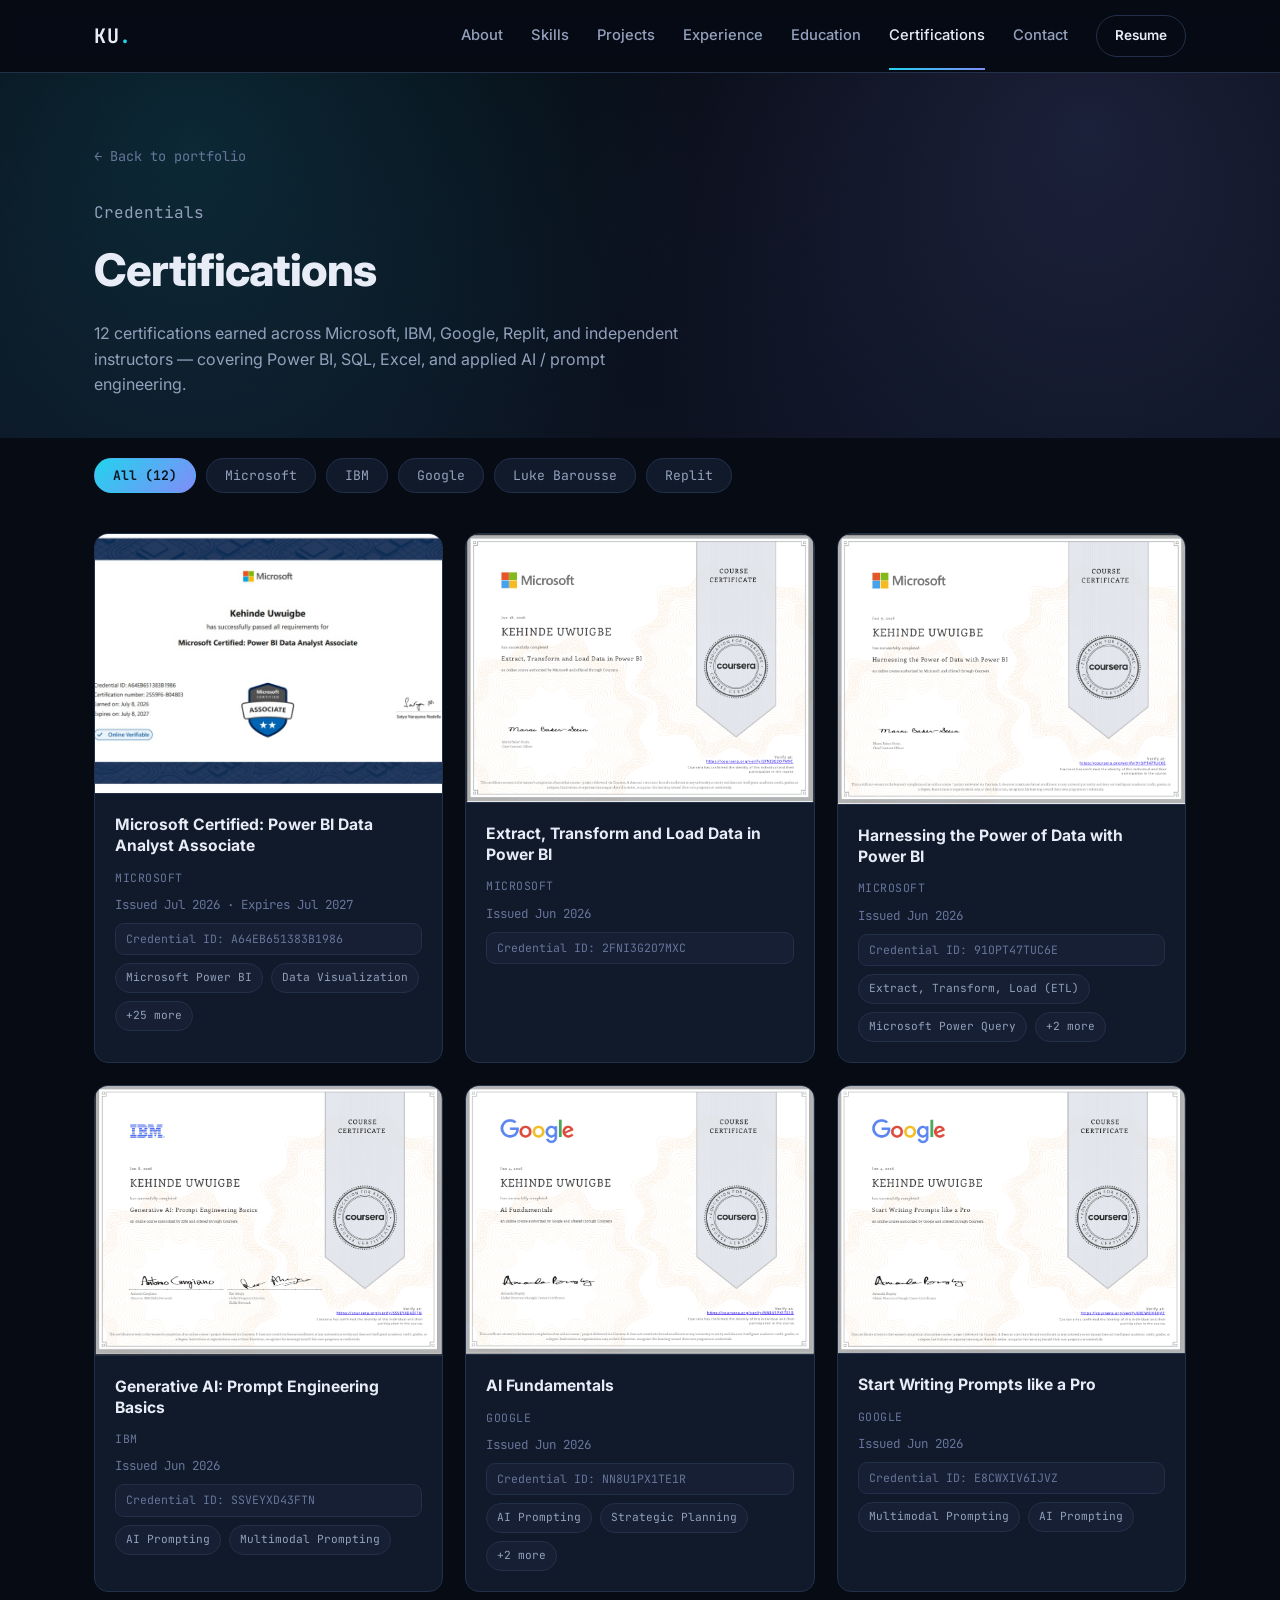
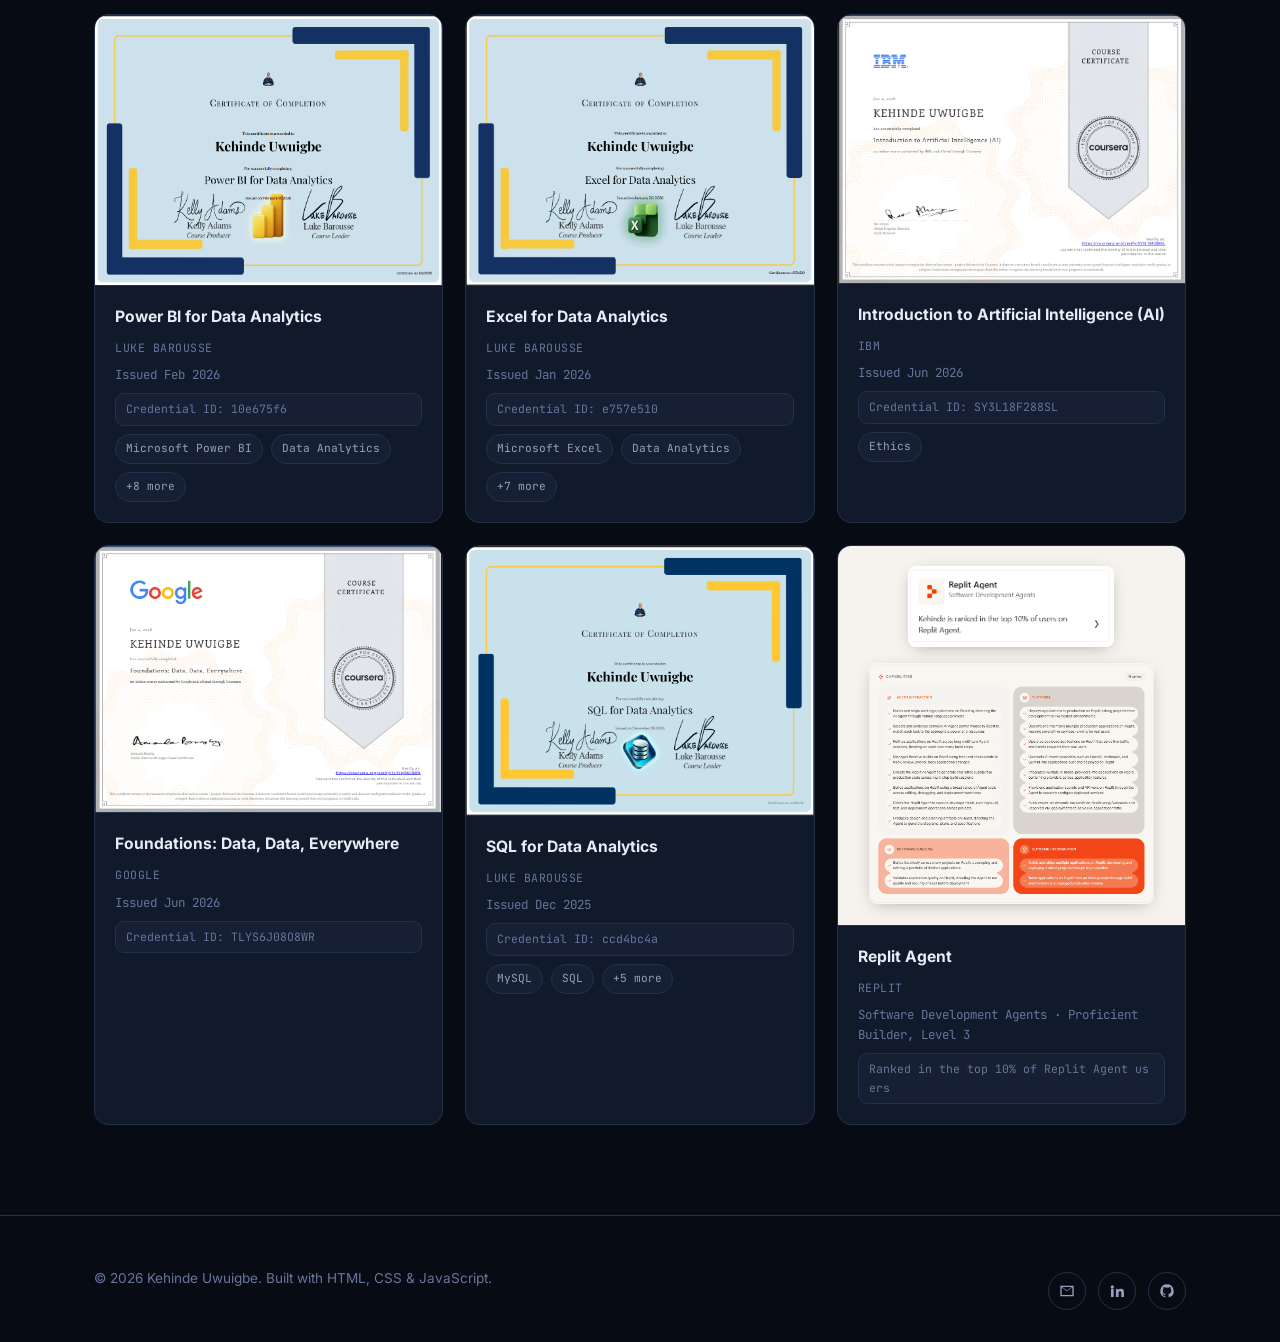
==== certifications.html @ ebbcfd1c "Initial commit: AI & Data Analyst portfolio site Dark-themed portfolio with About, Skills, Projects," ====
<!DOCTYPE html>
<html lang="en">
<head>
<meta charset="UTF-8">
<meta name="viewport" content="width=device-width, initial-scale=1.0">
<title>Certifications — Kehinde Uwuigbe</title>
<meta name="description" content="Certifications earned by Kehinde Uwuigbe — Microsoft, IBM, Google, and independent instructor credentials in Power BI, SQL, Excel, and applied AI.">
<link rel="preconnect" href="https://fonts.googleapis.com">
<link rel="preconnect" href="https://fonts.gstatic.com" crossorigin>
<link href="https://fonts.googleapis.com/css2?family=Inter:wght@400;500;600;700;800&family=JetBrains+Mono:wght@400;500;600&display=swap" rel="stylesheet">
<link rel="stylesheet" href="css/style.css">
</head>
<body>

<header class="site-header" id="top">
  <div class="container header-inner">
    <a href="index.html" class="logo">KU<span>.</span></a>

    <nav class="nav" id="nav">
      <a href="index.html#about" class="nav-link">About</a>
      <a href="index.html#skills" class="nav-link">Skills</a>
      <a href="index.html#projects" class="nav-link">Projects</a>
      <a href="index.html#experience" class="nav-link">Experience</a>
      <a href="index.html#education" class="nav-link">Education</a>
      <a href="certifications.html" class="nav-link active">Certifications</a>
      <a href="index.html#contact" class="nav-link">Contact</a>
      <a href="assets/resume/Kehinde_Uwuigbe_AI_Data_Analyst_Resume.pdf" class="btn btn-small btn-outline" download>Resume</a>
    </nav>

    <button class="nav-toggle" id="navToggle" aria-label="Toggle navigation" aria-expanded="false">
      <span></span><span></span><span></span>
    </button>
  </div>
</header>

<main>

  <section class="hero page-hero">
    <div class="hero-bg" aria-hidden="true"></div>
    <div class="container">
      <a href="index.html" class="back-link">&larr; Back to portfolio</a>
      <p class="eyebrow">Credentials</p>
      <h1>Certifications</h1>
      <p>12 certifications earned across Microsoft, IBM, Google, Replit, and independent instructors &mdash; covering Power BI, SQL, Excel, and applied AI / prompt engineering.</p>
    </div>
  </section>

  <section class="section" style="padding-top:20px;">
    <div class="container">

      <div class="cert-filter" id="certFilter">
        <button class="filter-btn active" data-filter="all">All (12)</button>
        <button class="filter-btn" data-filter="Microsoft">Microsoft</button>
        <button class="filter-btn" data-filter="IBM">IBM</button>
        <button class="filter-btn" data-filter="Google">Google</button>
        <button class="filter-btn" data-filter="Luke Barousse">Luke Barousse</button>
        <button class="filter-btn" data-filter="Replit">Replit</button>
      </div>

      <div class="cert-grid" id="certGrid">

        <div class="cert-card-full" data-issuer="Microsoft">
          <div class="cert-thumb-full">
            <img src="assets/certifications/pl-300-power-bi-associate.jpg" alt="Microsoft Certified: Power BI Data Analyst Associate certificate" loading="lazy" onerror="this.style.display='none'; this.nextElementSibling.style.display='flex';">
            <div class="thumb-fallback">MS</div>
          </div>
          <div class="cert-body">
            <h3>Microsoft Certified: Power BI Data Analyst Associate</h3>
            <span class="cert-issuer-tag">Microsoft</span>
            <p class="cert-dates">Issued Jul 2026 &middot; Expires Jul 2027</p>
            <span class="cert-id">Credential ID: A64EB651383B1986</span>
            <div class="chip-row">
              <span class="chip">Microsoft Power BI</span><span class="chip">Data Visualization</span><span class="chip">+25 more</span>
            </div>
          </div>
        </div>

        <div class="cert-card-full" data-issuer="Microsoft">
          <div class="cert-thumb-full">
            <img src="assets/certifications/pl-300-etl-power-bi.png" alt="Extract, Transform and Load Data in Power BI certificate" loading="lazy" onerror="this.style.display='none'; this.nextElementSibling.style.display='flex';">
            <div class="thumb-fallback">MS</div>
          </div>
          <div class="cert-body">
            <h3>Extract, Transform and Load Data in Power BI</h3>
            <span class="cert-issuer-tag">Microsoft</span>
            <p class="cert-dates">Issued Jun 2026</p>
            <span class="cert-id">Credential ID: 2FNI3G2O7MXC</span>
          </div>
        </div>

        <div class="cert-card-full" data-issuer="Microsoft">
          <div class="cert-thumb-full">
            <img src="assets/certifications/harnessing-power-data-power-bi.png" alt="Harnessing the Power of Data with Power BI certificate" loading="lazy" onerror="this.style.display='none'; this.nextElementSibling.style.display='flex';">
            <div class="thumb-fallback">MS</div>
          </div>
          <div class="cert-body">
            <h3>Harnessing the Power of Data with Power BI</h3>
            <span class="cert-issuer-tag">Microsoft</span>
            <p class="cert-dates">Issued Jun 2026</p>
            <span class="cert-id">Credential ID: 91OPT47TUC6E</span>
            <div class="chip-row">
              <span class="chip">Extract, Transform, Load (ETL)</span><span class="chip">Microsoft Power Query</span><span class="chip">+2 more</span>
            </div>
          </div>
        </div>

        <div class="cert-card-full" data-issuer="IBM">
          <div class="cert-thumb-full">
            <img src="assets/certifications/ibm-genai-prompt-engineering.png" alt="Generative AI: Prompt Engineering Basics certificate" loading="lazy" onerror="this.style.display='none'; this.nextElementSibling.style.display='flex';">
            <div class="thumb-fallback">IBM</div>
          </div>
          <div class="cert-body">
            <h3>Generative AI: Prompt Engineering Basics</h3>
            <span class="cert-issuer-tag">IBM</span>
            <p class="cert-dates">Issued Jun 2026</p>
            <span class="cert-id">Credential ID: SSVEYXD43FTN</span>
            <div class="chip-row">
              <span class="chip">AI Prompting</span><span class="chip">Multimodal Prompting</span>
            </div>
          </div>
        </div>

        <div class="cert-card-full" data-issuer="Google">
          <div class="cert-thumb-full">
            <img src="assets/certifications/google-ai-fundamentals.png" alt="Google AI Fundamentals certificate" loading="lazy" onerror="this.style.display='none'; this.nextElementSibling.style.display='flex';">
            <div class="thumb-fallback">G</div>
          </div>
          <div class="cert-body">
            <h3>AI Fundamentals</h3>
            <span class="cert-issuer-tag">Google</span>
            <p class="cert-dates">Issued Jun 2026</p>
            <span class="cert-id">Credential ID: NN8U1PX1TE1R</span>
            <div class="chip-row">
              <span class="chip">AI Prompting</span><span class="chip">Strategic Planning</span><span class="chip">+2 more</span>
            </div>
          </div>
        </div>

        <div class="cert-card-full" data-issuer="Google">
          <div class="cert-thumb-full">
            <img src="assets/certifications/google-writing-prompts.png" alt="Start Writing Prompts like a Pro certificate" loading="lazy" onerror="this.style.display='none'; this.nextElementSibling.style.display='flex';">
            <div class="thumb-fallback">G</div>
          </div>
          <div class="cert-body">
            <h3>Start Writing Prompts like a Pro</h3>
            <span class="cert-issuer-tag">Google</span>
            <p class="cert-dates">Issued Jun 2026</p>
            <span class="cert-id">Credential ID: E8CWXIV6IJVZ</span>
            <div class="chip-row">
              <span class="chip">Multimodal Prompting</span><span class="chip">AI Prompting</span>
            </div>
          </div>
        </div>

        <div class="cert-card-full" data-issuer="Luke Barousse">
          <div class="cert-thumb-full">
            <img src="assets/certifications/lukebarousse-powerbi-data-analytics.png" alt="Power BI for Data Analytics certificate" loading="lazy" onerror="this.style.display='none'; this.nextElementSibling.style.display='flex';">
            <div class="thumb-fallback">LB</div>
          </div>
          <div class="cert-body">
            <h3>Power BI for Data Analytics</h3>
            <span class="cert-issuer-tag">Luke Barousse</span>
            <p class="cert-dates">Issued Feb 2026</p>
            <span class="cert-id">Credential ID: 10e675f6</span>
            <div class="chip-row">
              <span class="chip">Microsoft Power BI</span><span class="chip">Data Analytics</span><span class="chip">+8 more</span>
            </div>
          </div>
        </div>

        <div class="cert-card-full" data-issuer="Luke Barousse">
          <div class="cert-thumb-full">
            <img src="assets/certifications/lukebarousse-excel-data-analytics.png" alt="Excel for Data Analytics certificate" loading="lazy" onerror="this.style.display='none'; this.nextElementSibling.style.display='flex';">
            <div class="thumb-fallback">LB</div>
          </div>
          <div class="cert-body">
            <h3>Excel for Data Analytics</h3>
            <span class="cert-issuer-tag">Luke Barousse</span>
            <p class="cert-dates">Issued Jan 2026</p>
            <span class="cert-id">Credential ID: e757e510</span>
            <div class="chip-row">
              <span class="chip">Microsoft Excel</span><span class="chip">Data Analytics</span><span class="chip">+7 more</span>
            </div>
          </div>
        </div>

        <div class="cert-card-full" data-issuer="IBM">
          <div class="cert-thumb-full">
            <img src="assets/certifications/ibm-intro-ai.png" alt="Introduction to Artificial Intelligence (AI) certificate" loading="lazy" onerror="this.style.display='none'; this.nextElementSibling.style.display='flex';">
            <div class="thumb-fallback">IBM</div>
          </div>
          <div class="cert-body">
            <h3>Introduction to Artificial Intelligence (AI)</h3>
            <span class="cert-issuer-tag">IBM</span>
            <p class="cert-dates">Issued Jun 2026</p>
            <span class="cert-id">Credential ID: SY3L18F288SL</span>
            <div class="chip-row">
              <span class="chip">Ethics</span>
            </div>
          </div>
        </div>

        <div class="cert-card-full" data-issuer="Google">
          <div class="cert-thumb-full">
            <img src="assets/certifications/google-foundations-data.png" alt="Foundations: Data, Data, Everywhere certificate" loading="lazy" onerror="this.style.display='none'; this.nextElementSibling.style.display='flex';">
            <div class="thumb-fallback">G</div>
          </div>
          <div class="cert-body">
            <h3>Foundations: Data, Data, Everywhere</h3>
            <span class="cert-issuer-tag">Google</span>
            <p class="cert-dates">Issued Jun 2026</p>
            <span class="cert-id">Credential ID: TLYS6J08O8WR</span>
          </div>
        </div>

        <div class="cert-card-full" data-issuer="Luke Barousse">
          <div class="cert-thumb-full">
            <img src="assets/certifications/lukebarousse-sql-data-analytics.png" alt="SQL for Data Analytics certificate" loading="lazy" onerror="this.style.display='none'; this.nextElementSibling.style.display='flex';">
            <div class="thumb-fallback">LB</div>
          </div>
          <div class="cert-body">
            <h3>SQL for Data Analytics</h3>
            <span class="cert-issuer-tag">Luke Barousse</span>
            <p class="cert-dates">Issued Dec 2025</p>
            <span class="cert-id">Credential ID: ccd4bc4a</span>
            <div class="chip-row">
              <span class="chip">MySQL</span><span class="chip">SQL</span><span class="chip">+5 more</span>
            </div>
          </div>
        </div>

        <div class="cert-card-full" data-issuer="Replit">
          <div class="cert-thumb-full thumb-multi">
            <img class="thumb-img-compact" src="assets/certifications/replit-agent-software-development.png" alt="Replit Agent badge summary card" loading="lazy" onerror="this.style.display='none';">
            <img class="thumb-img-detail" src="assets/certifications/replit-agent-capabilities-detail.png" alt="Replit Agent capabilities breakdown" loading="lazy" onerror="this.style.display='none';">
            <div class="thumb-fallback">R</div>
          </div>
          <div class="cert-body">
            <h3>Replit Agent</h3>
            <span class="cert-issuer-tag">Replit</span>
            <p class="cert-dates">Software Development Agents &middot; Proficient Builder, Level 3</p>
            <span class="cert-id">Ranked in the top 10% of Replit Agent users</span>
          </div>
        </div>

      </div>
    </div>
  </section>

</main>

<footer class="site-footer">
  <div class="container footer-inner">
    <p>&copy; <span id="year"></span> Kehinde Uwuigbe. Built with HTML, CSS &amp; JavaScript.</p>
    <div class="social-row">
      <a href="mailto:uwuigbe8707@saskpolytech.ca" class="social-btn" aria-label="Email"><svg viewBox="0 0 24 24" width="16" height="16"><path fill="currentColor" d="M2 4h20v16H2V4zm2 2.2V18h16V6.2l-8 6-8-6zm.8-.2 7.2 5.4L19.2 6H4.8z"/></svg></a>
      <a href="https://linkedin.com/in/kehinde-uwuigbe" target="_blank" rel="noopener" class="social-btn" aria-label="LinkedIn"><svg viewBox="0 0 24 24" width="16" height="16"><path fill="currentColor" d="M4.98 3.5a2.5 2.5 0 1 1 0 5 2.5 2.5 0 0 1 0-5zM3 9h4v12H3V9zm7 0h3.8v1.7h.1c.53-.95 1.83-1.95 3.77-1.95 4.03 0 4.78 2.5 4.78 5.75V21h-4v-5.6c0-1.34-.02-3.06-1.87-3.06-1.87 0-2.16 1.46-2.16 2.96V21h-4V9z"/></svg></a>
      <a href="https://github.com/kehindeuwuigbe" target="_blank" rel="noopener" class="social-btn" aria-label="GitHub"><svg viewBox="0 0 24 24" width="16" height="16"><path fill="currentColor" d="M12 2a10 10 0 0 0-3.16 19.49c.5.09.68-.22.68-.48v-1.7c-2.78.6-3.37-1.34-3.37-1.34-.46-1.16-1.11-1.47-1.11-1.47-.91-.62.07-.6.07-.6 1 .07 1.53 1.03 1.53 1.03.89 1.52 2.34 1.08 2.91.83.09-.65.35-1.09.63-1.34-2.22-.25-4.56-1.11-4.56-4.94 0-1.09.39-1.98 1.03-2.68-.1-.25-.45-1.27.1-2.65 0 0 .84-.27 2.75 1.02a9.4 9.4 0 0 1 5 0c1.91-1.29 2.75-1.02 2.75-1.02.55 1.38.2 2.4.1 2.65.64.7 1.03 1.59 1.03 2.68 0 3.84-2.34 4.68-4.57 4.93.36.31.68.92.68 1.85v2.74c0 .27.18.58.69.48A10 10 0 0 0 12 2z"/></svg></a>
    </div>
  </div>
</footer>

<script src="js/script.js"></script>
</body>
</html>
---- css/style.css ----
:root{
  --bg:#070b14;
  --bg-alt:#0c1220;
  --surface:#111a2b;
  --surface-2:#161f33;
  --border:#22304a;
  --text:#e7ecf6;
  --text-dim:#93a1bd;
  --text-dimmer:#67759a;
  --accent:#22d3ee;
  --accent-2:#818cf8;
  --accent-grad:linear-gradient(135deg,#22d3ee,#818cf8);
  --radius:14px;
  --radius-sm:9px;
  --shadow:0 10px 30px -12px rgba(0,0,0,.55);
  --maxw:1140px;
  --font-body:'Inter',system-ui,-apple-system,Segoe UI,Roboto,sans-serif;
  --font-mono:'JetBrains Mono',ui-monospace,SFMono-Regular,Menlo,monospace;
}

*,*::before,*::after{box-sizing:border-box;margin:0;padding:0;}

html{scroll-behavior:smooth;}

body{
  background:var(--bg);
  color:var(--text);
  font-family:var(--font-body);
  line-height:1.6;
  -webkit-font-smoothing:antialiased;
  overflow-x:hidden;
}

.container{
  max-width:var(--maxw);
  margin:0 auto;
  padding:0 24px;
}

a{color:inherit;text-decoration:none;}
ul{list-style:none;}
img{max-width:100%;display:block;}

/* ---------- Buttons ---------- */
.btn{
  display:inline-flex;
  align-items:center;
  gap:8px;
  padding:13px 24px;
  border-radius:999px;
  font-weight:600;
  font-size:.95rem;
  border:1px solid transparent;
  cursor:pointer;
  transition:transform .15s ease, box-shadow .15s ease, background .15s ease, border-color .15s ease;
  white-space:nowrap;
}
.btn:hover{transform:translateY(-2px);}
.btn-primary{
  background:var(--accent-grad);
  color:#04121a;
  box-shadow:0 8px 24px -8px rgba(34,211,238,.45);
}
.btn-primary:hover{box-shadow:0 12px 28px -8px rgba(34,211,238,.6);}
.btn-outline{
  background:transparent;
  border-color:var(--border);
  color:var(--text);
}
.btn-outline:hover{border-color:var(--accent);color:var(--accent);}
.btn-small{padding:9px 18px;font-size:.85rem;}

/* ---------- Header ---------- */
.site-header{
  position:sticky;
  top:0;
  z-index:100;
  background:rgba(7,11,20,.75);
  backdrop-filter:blur(10px);
  border-bottom:1px solid var(--border);
}
.header-inner{
  display:flex;
  align-items:center;
  justify-content:space-between;
  height:72px;
}
.logo{
  font-family:var(--font-mono);
  font-weight:700;
  font-size:1.25rem;
  letter-spacing:.5px;
}
.logo span{color:var(--accent);}
.nav{
  display:flex;
  align-items:center;
  gap:28px;
}
.nav-link{
  font-size:.92rem;
  font-weight:500;
  color:var(--text-dim);
  transition:color .15s ease;
  position:relative;
}
.nav-link:hover, .nav-link.active{color:var(--text);}
.nav-link.active::after{
  content:'';
  position:absolute;
  left:0;right:0;
  bottom:-22px;
  height:2px;
  background:var(--accent-grad);
}
.nav-toggle{
  display:none;
  flex-direction:column;
  gap:5px;
  background:none;
  border:none;
  cursor:pointer;
  padding:6px;
}
.nav-toggle span{
  width:22px;height:2px;background:var(--text);border-radius:2px;transition:.2s;
}

/* ---------- Hero ---------- */
.hero{
  position:relative;
  padding:100px 0 90px;
  overflow:hidden;
}
.hero-bg{
  position:absolute;
  inset:0;
  z-index:-1;
  background:
    radial-gradient(circle at 15% 20%, rgba(34,211,238,.14), transparent 45%),
    radial-gradient(circle at 85% 15%, rgba(129,140,248,.16), transparent 45%),
    linear-gradient(180deg, var(--bg) 0%, var(--bg-alt) 100%);
}
.hero-inner{
  display:grid;
  grid-template-columns:1.3fr .7fr;
  align-items:center;
  gap:48px;
}
.eyebrow{
  font-family:var(--font-mono);
  color:var(--accent);
  font-size:.9rem;
  margin-bottom:10px;
}
.hero-text h1{
  font-size:clamp(2.4rem,5vw,3.6rem);
  font-weight:800;
  line-height:1.1;
  letter-spacing:-1px;
}
.tagline{
  margin-top:14px;
  font-size:1.05rem;
  color:var(--text-dim);
  font-weight:500;
}
.hero-bio{
  margin-top:20px;
  max-width:56ch;
  color:var(--text-dim);
  font-size:1rem;
}
.hero-actions{
  display:flex;
  gap:14px;
  margin-top:32px;
  flex-wrap:wrap;
}
.hero-meta{
  margin-top:28px;
  display:flex;
  gap:20px;
  flex-wrap:wrap;
}
.meta-item{
  display:inline-flex;
  align-items:center;
  gap:6px;
  color:var(--text-dimmer);
  font-size:.88rem;
}
.meta-item svg{color:var(--accent);flex-shrink:0;}

.social-row{
  display:flex;
  gap:12px;
  margin-top:24px;
}
.social-btn{
  width:38px;height:38px;
  display:flex;align-items:center;justify-content:center;
  border:1px solid var(--border);
  border-radius:50%;
  color:var(--text-dim);
  transition:.15s;
}
.social-btn:hover{
  color:var(--accent);
  border-color:var(--accent);
  transform:translateY(-2px);
}

.hero-photo{display:flex;justify-content:center;}
.avatar-ring{
  width:260px;height:260px;
  border-radius:50%;
  padding:6px;
  background:var(--accent-grad);
  box-shadow:0 0 60px -10px rgba(34,211,238,.35);
}
.avatar{
  width:100%;height:100%;
  border-radius:50%;
  overflow:hidden;
  background:var(--surface);
  border:4px solid var(--bg);
  position:relative;
}
.avatar img{width:100%;height:100%;object-fit:cover;}
.avatar-fallback{
  display:none;
  width:100%;height:100%;
  align-items:center;justify-content:center;
  font-family:var(--font-mono);
  font-size:3.5rem;
  font-weight:700;
  color:var(--accent);
  background:var(--surface-2);
}

/* ---------- Section shared ---------- */
.section{padding:90px 0;}
.section-alt{background:var(--bg-alt);}
.section-eyebrow{
  font-family:var(--font-mono);
  color:var(--accent);
  font-size:.85rem;
  text-transform:uppercase;
  letter-spacing:1.5px;
  margin-bottom:10px;
}
.section-title{
  font-size:clamp(1.6rem,3vw,2.2rem);
  font-weight:800;
  margin-bottom:44px;
  letter-spacing:-.5px;
}

/* ---------- About ---------- */
.about-grid{
  display:grid;
  grid-template-columns:1.2fr .8fr;
  gap:48px;
  align-items:start;
}
.about-text{color:var(--text-dim);font-size:1.02rem;max-width:60ch;}
.fact-grid{
  display:grid;
  grid-template-columns:1fr 1fr;
  gap:14px;
}
.fact-card{
  background:var(--surface);
  border:1px solid var(--border);
  border-radius:var(--radius-sm);
  padding:16px;
  display:flex;
  flex-direction:column;
  gap:6px;
}
.fact-label{
  font-family:var(--font-mono);
  font-size:.72rem;
  text-transform:uppercase;
  letter-spacing:1px;
  color:var(--text-dimmer);
}
.fact-value{font-size:.92rem;font-weight:600;}
.fact-value a{color:var(--accent);word-break:break-all;}

/* ---------- Skills ---------- */
.skills-grid{
  display:grid;
  grid-template-columns:repeat(auto-fit,minmax(300px,1fr));
  gap:20px;
}
.skill-card{
  background:var(--surface);
  border:1px solid var(--border);
  border-radius:var(--radius);
  padding:22px;
  transition:border-color .15s ease, transform .15s ease;
}
.skill-card:hover{border-color:var(--accent);transform:translateY(-3px);}
.skill-card h3{
  font-size:1rem;
  margin-bottom:14px;
  color:var(--text);
}
.chip-row{display:flex;flex-wrap:wrap;gap:8px;}
.chip{
  font-family:var(--font-mono);
  font-size:.78rem;
  background:var(--surface-2);
  border:1px solid var(--border);
  color:var(--text-dim);
  padding:6px 12px;
  border-radius:999px;
}
.chip-row.small .chip{font-size:.72rem;padding:5px 10px;}

/* ---------- Projects ---------- */
.projects-grid{
  display:grid;
  grid-template-columns:repeat(auto-fit,minmax(340px,1fr));
  gap:26px;
}
.project-card{
  background:var(--surface);
  border:1px solid var(--border);
  border-radius:var(--radius);
  overflow:hidden;
  display:flex;
  flex-direction:column;
  transition:transform .18s ease, border-color .18s ease, box-shadow .18s ease;
}
.project-card:hover{
  transform:translateY(-4px);
  border-color:var(--accent);
  box-shadow:var(--shadow);
}
.project-thumb{
  position:relative;
  aspect-ratio:16/9;
  background:var(--surface-2);
}
.project-thumb img{width:100%;height:100%;object-fit:cover;}
.thumb-fallback{
  display:none;
  position:absolute;inset:0;
  align-items:center;justify-content:center;
  font-family:var(--font-mono);
  font-size:.85rem;
  color:var(--text-dimmer);
  background:
    repeating-linear-gradient(45deg, var(--surface-2), var(--surface-2) 10px, var(--surface) 10px, var(--surface) 20px);
  border:1px dashed var(--border);
}
.thumb-fallback.small{position:static;aspect-ratio:auto;height:100%;border-radius:var(--radius-sm);}
.project-body{padding:22px;display:flex;flex-direction:column;gap:12px;flex:1;}
.project-body h3{font-size:1.08rem;line-height:1.3;}
.project-body p{color:var(--text-dim);font-size:.92rem;flex:1;}
.project-links{margin-top:4px;}
.link-pending{
  font-family:var(--font-mono);
  font-size:.78rem;
  color:var(--text-dimmer);
  border:1px dashed var(--border);
  padding:6px 12px;
  border-radius:999px;
  display:inline-block;
}

/* ---------- Certifications ---------- */
.cert-row{display:flex;flex-wrap:wrap;gap:20px;}
.cert-card{
  display:flex;
  gap:18px;
  align-items:center;
  background:var(--surface);
  border:1px solid var(--border);
  border-radius:var(--radius);
  padding:18px;
  flex:1 1 320px;
  max-width:440px;
}
.cert-thumb{width:110px;height:80px;flex-shrink:0;position:relative;border-radius:var(--radius-sm);overflow:hidden;background:var(--surface-2);}
.cert-thumb img{width:100%;height:100%;object-fit:cover;}
.cert-card h3{font-size:1rem;margin-bottom:4px;}
.cert-issuer{color:var(--text-dimmer);font-size:.85rem;}

/* ---------- Experience Timeline ---------- */
.timeline{
  position:relative;
  padding-left:28px;
  border-left:2px solid var(--border);
}
.timeline-item{
  position:relative;
  padding-bottom:44px;
}
.timeline-item:last-child{padding-bottom:0;}
.timeline-dot{
  position:absolute;
  left:-35px;
  top:4px;
  width:12px;height:12px;
  border-radius:50%;
  background:var(--accent-grad);
  box-shadow:0 0 0 4px var(--bg), 0 0 0 5px var(--border);
}
.timeline-content h3{
  font-size:1.08rem;
  display:flex;
  align-items:center;
  gap:10px;
  flex-wrap:wrap;
}
.remote-tag{
  font-family:var(--font-mono);
  font-size:.68rem;
  color:var(--accent);
  border:1px solid var(--border);
  padding:2px 8px;
  border-radius:999px;
  font-weight:500;
}
.timeline-meta{
  font-family:var(--font-mono);
  font-size:.82rem;
  color:var(--text-dimmer);
  margin:6px 0 14px;
}
.timeline-content ul{display:flex;flex-direction:column;gap:8px;}
.timeline-content li{
  color:var(--text-dim);
  font-size:.92rem;
  position:relative;
  padding-left:18px;
}
.timeline-content li::before{
  content:'';
  position:absolute;
  left:0;top:9px;
  width:5px;height:5px;
  border-radius:50%;
  background:var(--accent);
}

/* ---------- Education ---------- */
.education-grid{
  display:grid;
  grid-template-columns:repeat(auto-fit,minmax(280px,1fr));
  gap:20px;
}
.edu-card{
  background:var(--surface);
  border:1px solid var(--border);
  border-radius:var(--radius);
  padding:22px;
}
.edu-card h3{font-size:1rem;line-height:1.4;margin-bottom:8px;}
.edu-school{color:var(--text-dim);font-size:.9rem;margin-bottom:14px;}
.edu-status{
  font-family:var(--font-mono);
  font-size:.72rem;
  text-transform:uppercase;
  letter-spacing:.5px;
  padding:4px 10px;
  border-radius:999px;
  border:1px solid var(--border);
  color:var(--text-dimmer);
}
.edu-status.current{color:var(--accent);border-color:var(--accent);}

/* ---------- Contact ---------- */
.contact-intro{color:var(--text-dim);max-width:52ch;margin-bottom:36px;margin-top:-24px;}
.contact-grid{
  display:grid;
  grid-template-columns:repeat(auto-fit,minmax(220px,1fr));
  gap:18px;
}
.contact-card{
  background:var(--surface);
  border:1px solid var(--border);
  border-radius:var(--radius);
  padding:22px;
  display:flex;
  flex-direction:column;
  gap:6px;
  transition:.15s;
}
.contact-card svg{color:var(--accent);margin-bottom:8px;}
.contact-card span{font-weight:700;font-size:.98rem;}
.contact-card small{color:var(--text-dimmer);font-size:.82rem;word-break:break-word;}
.contact-card:hover{border-color:var(--accent);transform:translateY(-3px);}

/* ---------- Sub-page hero ---------- */
.page-hero{
  padding:70px 0 40px;
  position:relative;
}
.page-hero .hero-bg{
  background:
    radial-gradient(circle at 15% 20%, rgba(34,211,238,.14), transparent 45%),
    radial-gradient(circle at 85% 15%, rgba(129,140,248,.16), transparent 45%),
    linear-gradient(180deg, var(--bg) 0%, var(--bg-alt) 100%);
}
.page-hero h1{
  font-size:clamp(2rem,4vw,2.8rem);
  font-weight:800;
  letter-spacing:-1px;
}
.page-hero p{
  margin-top:14px;
  color:var(--text-dim);
  max-width:60ch;
  font-size:1rem;
}
.back-link{
  display:inline-flex;
  align-items:center;
  gap:6px;
  font-family:var(--font-mono);
  font-size:.85rem;
  color:var(--text-dimmer);
  margin-bottom:18px;
}
.back-link:hover{color:var(--accent);}

/* ---------- Certifications page ---------- */
.cert-filter{
  display:flex;
  flex-wrap:wrap;
  gap:10px;
  margin-bottom:40px;
}
.filter-btn{
  font-family:var(--font-mono);
  font-size:.82rem;
  padding:8px 18px;
  border-radius:999px;
  border:1px solid var(--border);
  background:var(--surface);
  color:var(--text-dim);
  cursor:pointer;
  transition:.15s;
}
.filter-btn:hover{border-color:var(--accent);color:var(--text);}
.filter-btn.active{
  background:var(--accent-grad);
  color:#04121a;
  border-color:transparent;
  font-weight:600;
}
.cert-grid{
  display:grid;
  grid-template-columns:repeat(auto-fit,minmax(320px,1fr));
  gap:22px;
}
.cert-card-full{
  background:var(--surface);
  border:1px solid var(--border);
  border-radius:var(--radius);
  overflow:hidden;
  display:flex;
  flex-direction:column;
  transition:transform .15s ease, border-color .15s ease, box-shadow .15s ease;
}
.cert-card-full:hover{transform:translateY(-3px);border-color:var(--accent);box-shadow:var(--shadow);}
.cert-card-full.hidden{display:none;}
.cert-thumb-full{
  position:relative;
  aspect-ratio:4/3;
  background:var(--surface-2);
  border-bottom:1px solid var(--border);
}
.cert-thumb-full img{width:100%;height:100%;object-fit:cover;object-position:top center;}
.cert-thumb-full.thumb-multi{
  aspect-ratio:auto;
  height:380px;
  display:flex;
  flex-direction:column;
  align-items:center;
  justify-content:center;
  gap:16px;
  padding:22px;
  background:#f6f3ee;
}
.cert-thumb-full.thumb-multi img{
  max-width:100%;
  width:auto;
  height:auto;
  border-radius:8px;
  box-shadow:0 4px 18px -6px rgba(0,0,0,.35);
}
.cert-thumb-full.thumb-multi .thumb-img-compact{max-height:24%;}
.cert-thumb-full.thumb-multi .thumb-img-detail{max-height:72%;}
.cert-body{padding:20px;display:flex;flex-direction:column;gap:8px;}
.cert-card-full h3{font-size:.98rem;line-height:1.35;}
.cert-issuer-tag{
  font-family:var(--font-mono);
  font-size:.72rem;
  text-transform:uppercase;
  letter-spacing:.5px;
  color:var(--text-dimmer);
  margin-top:4px;
  display:block;
}
.cert-dates{
  font-family:var(--font-mono);
  font-size:.78rem;
  color:var(--text-dimmer);
}
.cert-id{
  font-family:var(--font-mono);
  font-size:.72rem;
  color:var(--text-dimmer);
  background:var(--surface-2);
  border:1px solid var(--border);
  padding:6px 10px;
  border-radius:var(--radius-sm);
  word-break:break-all;
}
.cert-card-full .chip-row .chip{font-size:.7rem;padding:5px 10px;}

/* ---------- Footer ---------- */
.site-footer{
  border-top:1px solid var(--border);
  padding:32px 0;
}
.footer-inner{
  display:flex;
  align-items:center;
  justify-content:space-between;
  flex-wrap:wrap;
  gap:16px;
}
.footer-inner p{color:var(--text-dimmer);font-size:.85rem;}

/* ---------- Reveal animation ---------- */
.reveal{
  opacity:0;
  transform:translateY(16px);
  transition:opacity .6s ease, transform .6s ease;
}
.reveal.in-view{opacity:1;transform:translateY(0);}

/* ---------- Responsive ---------- */
@media (max-width:860px){
  .hero-inner{grid-template-columns:1fr;text-align:center;}
  .hero-bio{margin-left:auto;margin-right:auto;}
  .hero-meta, .hero-actions, .social-row{justify-content:center;}
  .hero-photo{order:-1;}
  .about-grid{grid-template-columns:1fr;}
  .nav{
    position:fixed;
    top:72px;left:0;right:0;
    background:var(--bg);
    border-bottom:1px solid var(--border);
    flex-direction:column;
    align-items:flex-start;
    padding:20px 24px 28px;
    gap:18px;
    transform:translateY(-130%);
    transition:transform .25s ease;
  }
  .nav.open{transform:translateY(0);}
  .nav-toggle{display:flex;}
}

@media (max-width:520px){
  .fact-grid{grid-template-columns:1fr;}
  .avatar-ring{width:200px;height:200px;}
}
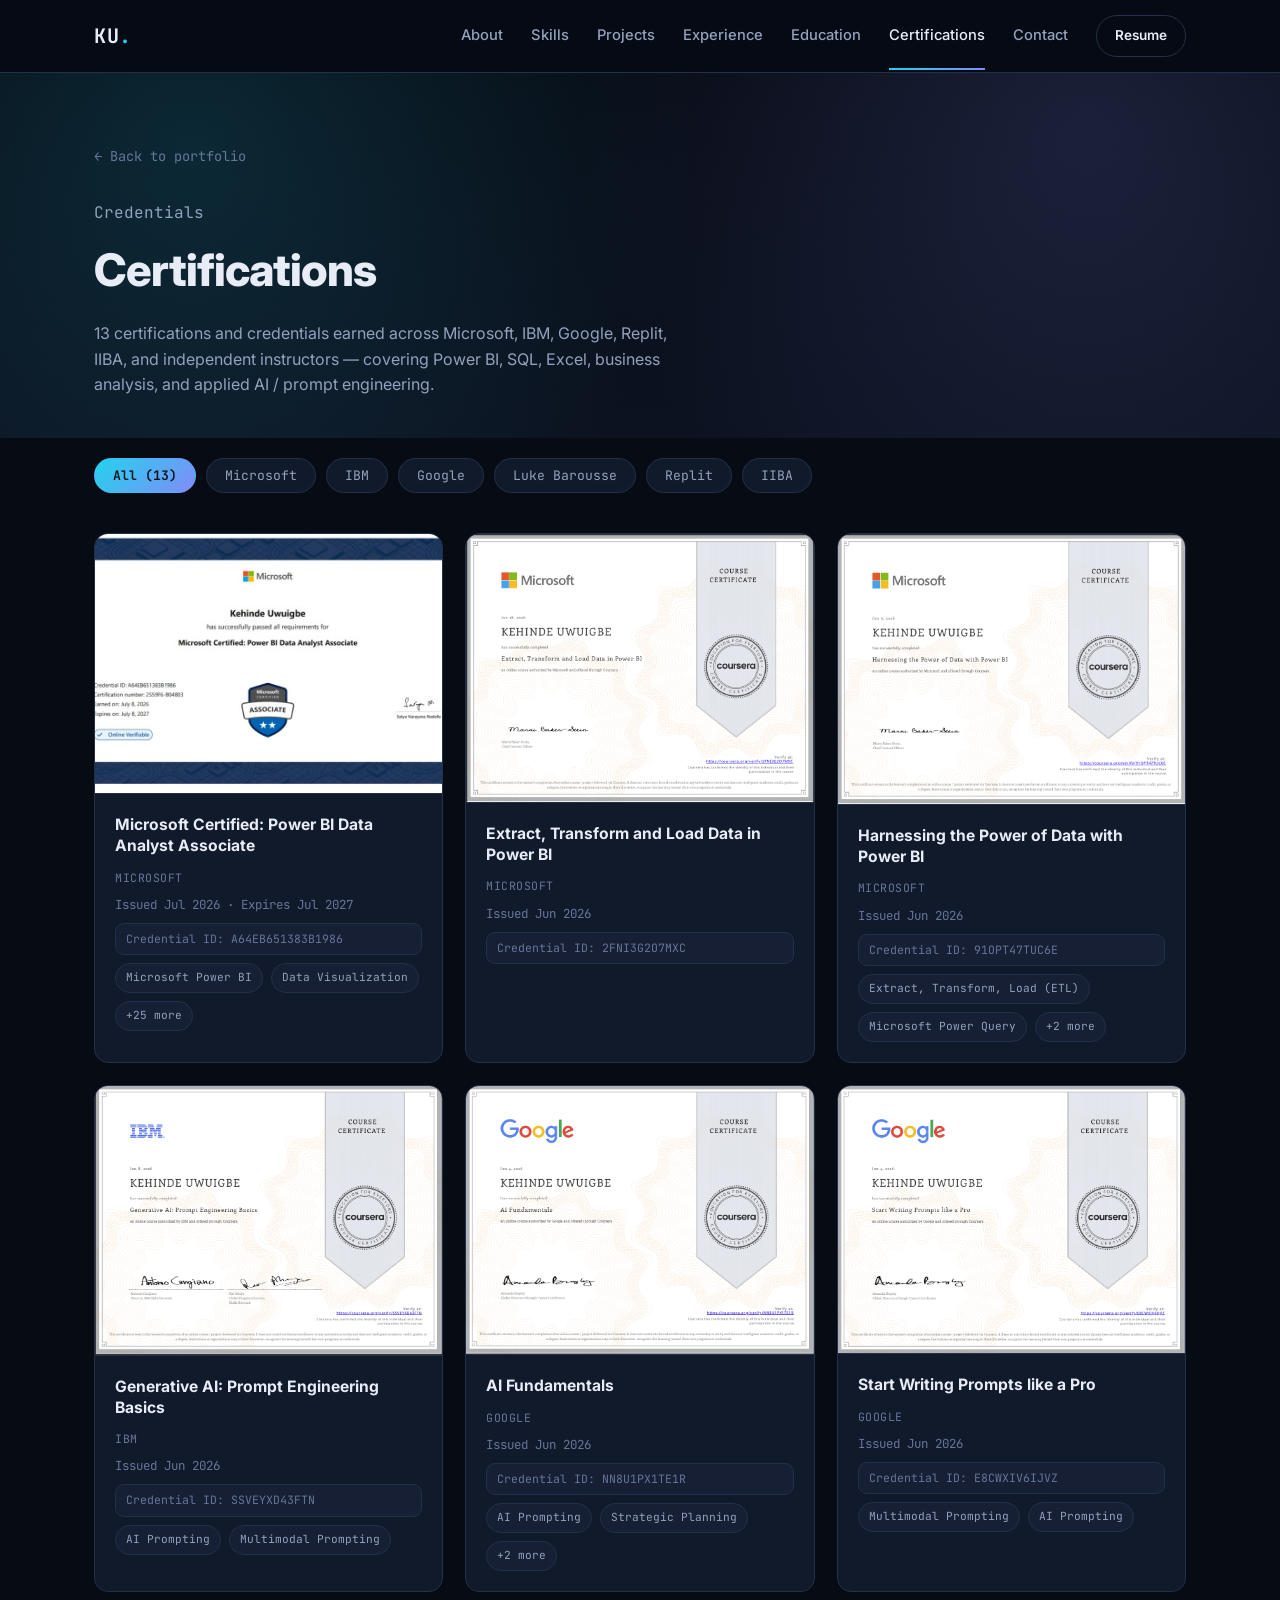
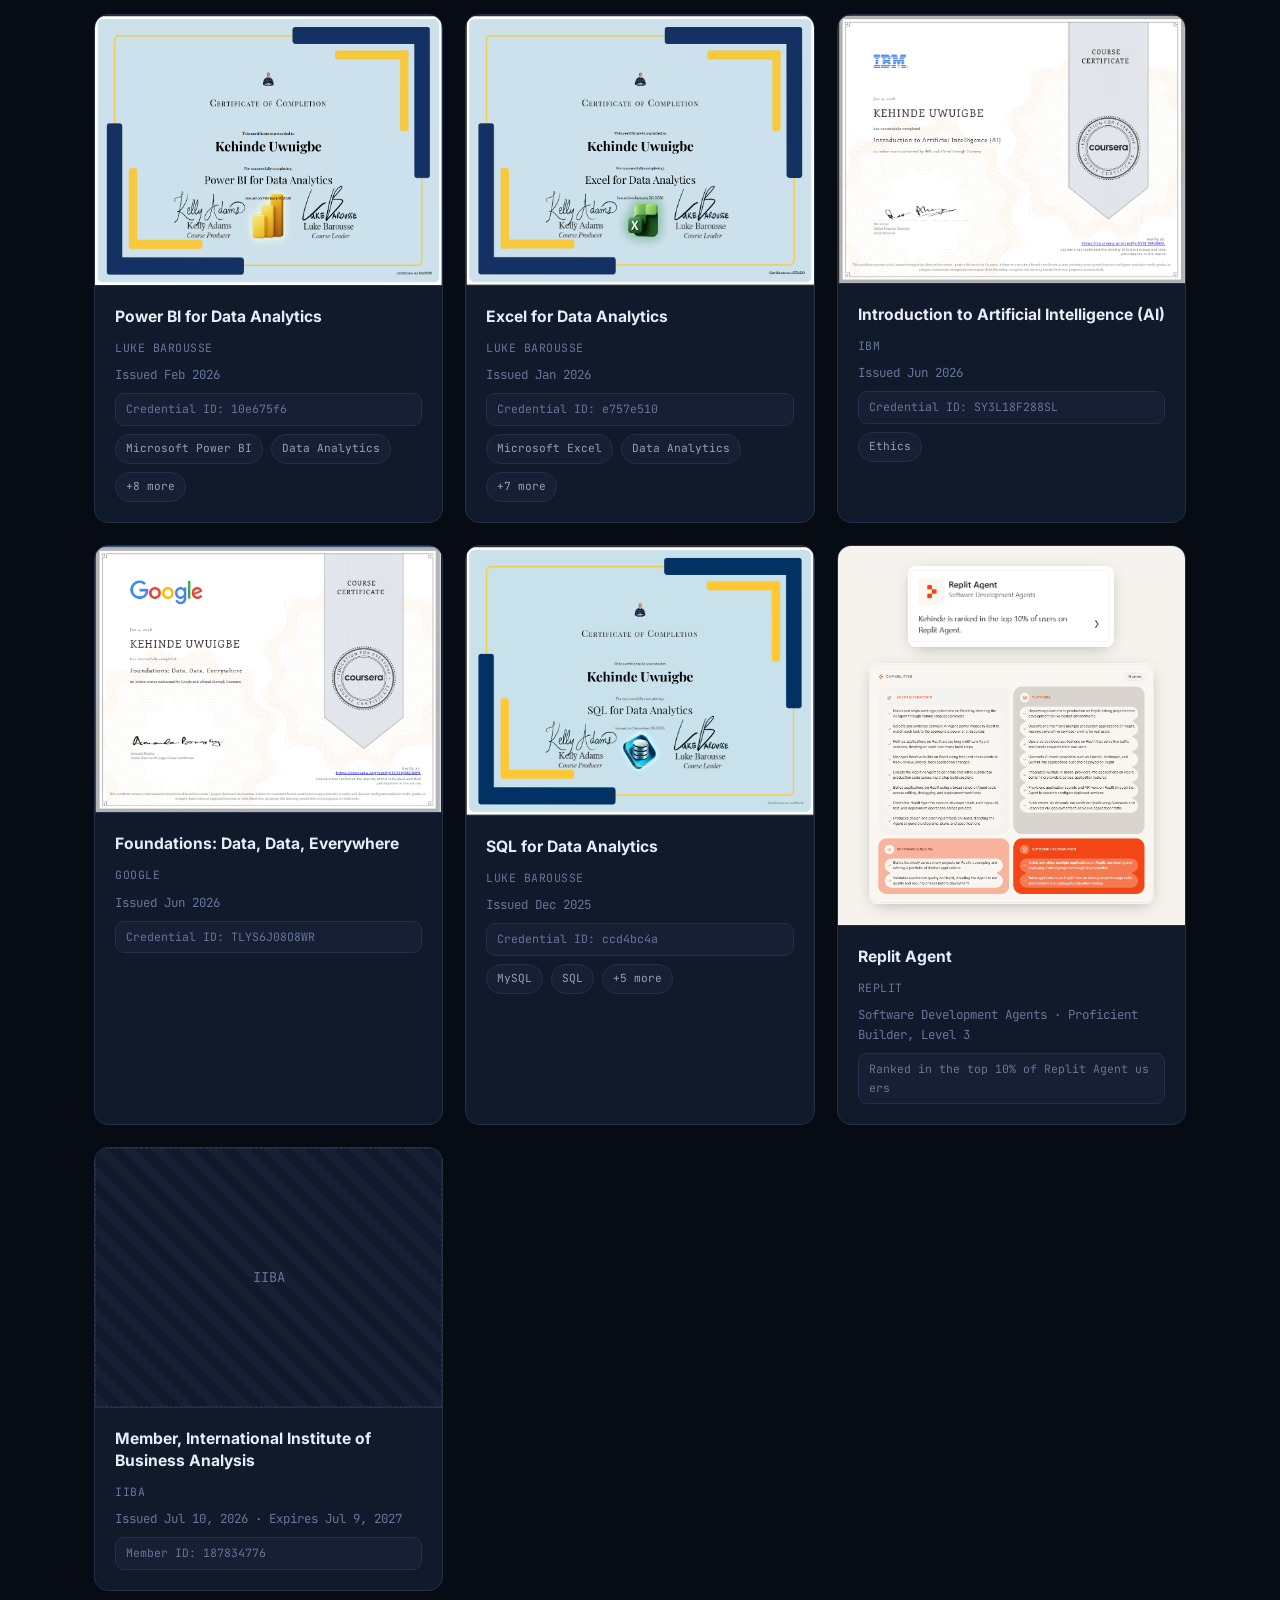
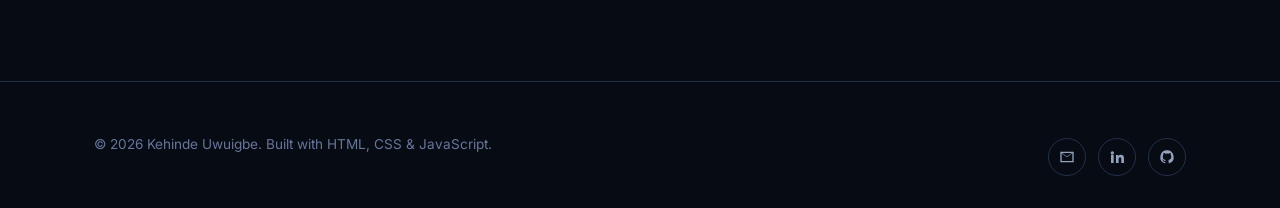
==== commit c1191be4: "Add IIBA certification and Food CPI project link Add IIBA membership as 13th certification with its " ====
--- a/certifications.html
+++ b/certifications.html
@@ -41,7 +41,7 @@
       <a href="index.html" class="back-link">&larr; Back to portfolio</a>
       <p class="eyebrow">Credentials</p>
       <h1>Certifications</h1>
-      <p>12 certifications earned across Microsoft, IBM, Google, Replit, and independent instructors &mdash; covering Power BI, SQL, Excel, and applied AI / prompt engineering.</p>
+      <p>13 certifications and credentials earned across Microsoft, IBM, Google, Replit, IIBA, and independent instructors &mdash; covering Power BI, SQL, Excel, business analysis, and applied AI / prompt engineering.</p>
     </div>
   </section>
 
@@ -49,12 +49,13 @@
     <div class="container">
 
       <div class="cert-filter" id="certFilter">
-        <button class="filter-btn active" data-filter="all">All (12)</button>
+        <button class="filter-btn active" data-filter="all">All (13)</button>
         <button class="filter-btn" data-filter="Microsoft">Microsoft</button>
         <button class="filter-btn" data-filter="IBM">IBM</button>
         <button class="filter-btn" data-filter="Google">Google</button>
         <button class="filter-btn" data-filter="Luke Barousse">Luke Barousse</button>
         <button class="filter-btn" data-filter="Replit">Replit</button>
+        <button class="filter-btn" data-filter="IIBA">IIBA</button>
       </div>
 
       <div class="cert-grid" id="certGrid">
@@ -243,6 +244,19 @@
           </div>
         </div>
 
+        <div class="cert-card-full" data-issuer="IIBA">
+          <div class="cert-thumb-full">
+            <img src="assets/certifications/iiba-member.jpg" alt="IIBA Member certificate" loading="lazy" onerror="this.style.display='none'; this.nextElementSibling.style.display='flex';">
+            <div class="thumb-fallback">IIBA</div>
+          </div>
+          <div class="cert-body">
+            <h3>Member, International Institute of Business Analysis</h3>
+            <span class="cert-issuer-tag">IIBA</span>
+            <p class="cert-dates">Issued Jul 10, 2026 &middot; Expires Jul 9, 2027</p>
+            <span class="cert-id">Member ID: 187834776</span>
+          </div>
+        </div>
+
       </div>
     </div>
   </section>
@@ -253,9 +267,9 @@
   <div class="container footer-inner">
     <p>&copy; <span id="year"></span> Kehinde Uwuigbe. Built with HTML, CSS &amp; JavaScript.</p>
     <div class="social-row">
-      <a href="mailto:uwuigbe8707@saskpolytech.ca" class="social-btn" aria-label="Email"><svg viewBox="0 0 24 24" width="16" height="16"><path fill="currentColor" d="M2 4h20v16H2V4zm2 2.2V18h16V6.2l-8 6-8-6zm.8-.2 7.2 5.4L19.2 6H4.8z"/></svg></a>
-      <a href="https://linkedin.com/in/kehinde-uwuigbe" target="_blank" rel="noopener" class="social-btn" aria-label="LinkedIn"><svg viewBox="0 0 24 24" width="16" height="16"><path fill="currentColor" d="M4.98 3.5a2.5 2.5 0 1 1 0 5 2.5 2.5 0 0 1 0-5zM3 9h4v12H3V9zm7 0h3.8v1.7h.1c.53-.95 1.83-1.95 3.77-1.95 4.03 0 4.78 2.5 4.78 5.75V21h-4v-5.6c0-1.34-.02-3.06-1.87-3.06-1.87 0-2.16 1.46-2.16 2.96V21h-4V9z"/></svg></a>
-      <a href="https://github.com/kehindeuwuigbe" target="_blank" rel="noopener" class="social-btn" aria-label="GitHub"><svg viewBox="0 0 24 24" width="16" height="16"><path fill="currentColor" d="M12 2a10 10 0 0 0-3.16 19.49c.5.09.68-.22.68-.48v-1.7c-2.78.6-3.37-1.34-3.37-1.34-.46-1.16-1.11-1.47-1.11-1.47-.91-.62.07-.6.07-.6 1 .07 1.53 1.03 1.53 1.03.89 1.52 2.34 1.08 2.91.83.09-.65.35-1.09.63-1.34-2.22-.25-4.56-1.11-4.56-4.94 0-1.09.39-1.98 1.03-2.68-.1-.25-.45-1.27.1-2.65 0 0 .84-.27 2.75 1.02a9.4 9.4 0 0 1 5 0c1.91-1.29 2.75-1.02 2.75-1.02.55 1.38.2 2.4.1 2.65.64.7 1.03 1.59 1.03 2.68 0 3.84-2.34 4.68-4.57 4.93.36.31.68.92.68 1.85v2.74c0 .27.18.58.69.48A10 10 0 0 0 12 2z"/></svg></a>
+      <a href="mailto:uwuigbekehinde1@gmail.com" class="social-btn" aria-label="Email"><svg viewBox="0 0 24 24" width="16" height="16"><path fill="currentColor" d="M2 4h20v16H2V4zm2 2.2V18h16V6.2l-8 6-8-6zm.8-.2 7.2 5.4L19.2 6H4.8z"/></svg></a>
+      <a href="https://www.linkedin.com/in/kehinde-uwuigbe-b234a1388/" target="_blank" rel="noopener" class="social-btn" aria-label="LinkedIn"><svg viewBox="0 0 24 24" width="16" height="16"><path fill="currentColor" d="M4.98 3.5a2.5 2.5 0 1 1 0 5 2.5 2.5 0 0 1 0-5zM3 9h4v12H3V9zm7 0h3.8v1.7h.1c.53-.95 1.83-1.95 3.77-1.95 4.03 0 4.78 2.5 4.78 5.75V21h-4v-5.6c0-1.34-.02-3.06-1.87-3.06-1.87 0-2.16 1.46-2.16 2.96V21h-4V9z"/></svg></a>
+      <a href="https://github.com/uwuigbekehinde1-byte" target="_blank" rel="noopener" class="social-btn" aria-label="GitHub"><svg viewBox="0 0 24 24" width="16" height="16"><path fill="currentColor" d="M12 2a10 10 0 0 0-3.16 19.49c.5.09.68-.22.68-.48v-1.7c-2.78.6-3.37-1.34-3.37-1.34-.46-1.16-1.11-1.47-1.11-1.47-.91-.62.07-.6.07-.6 1 .07 1.53 1.03 1.53 1.03.89 1.52 2.34 1.08 2.91.83.09-.65.35-1.09.63-1.34-2.22-.25-4.56-1.11-4.56-4.94 0-1.09.39-1.98 1.03-2.68-.1-.25-.45-1.27.1-2.65 0 0 .84-.27 2.75 1.02a9.4 9.4 0 0 1 5 0c1.91-1.29 2.75-1.02 2.75-1.02.55 1.38.2 2.4.1 2.65.64.7 1.03 1.59 1.03 2.68 0 3.84-2.34 4.68-4.57 4.93.36.31.68.92.68 1.85v2.74c0 .27.18.58.69.48A10 10 0 0 0 12 2z"/></svg></a>
     </div>
   </div>
 </footer>
--- a/css/style.css
+++ b/css/style.css
@@ -371,6 +371,19 @@
   border-radius:999px;
   display:inline-block;
 }
+.project-link{
+  font-family:var(--font-mono);
+  font-size:.78rem;
+  color:var(--accent);
+  border:1px solid var(--border);
+  padding:6px 12px;
+  border-radius:999px;
+  display:inline-flex;
+  align-items:center;
+  gap:6px;
+  transition:.15s;
+}
+.project-link:hover{border-color:var(--accent);background:var(--surface-2);}
 
 /* ---------- Certifications ---------- */
 .cert-row{display:flex;flex-wrap:wrap;gap:20px;}
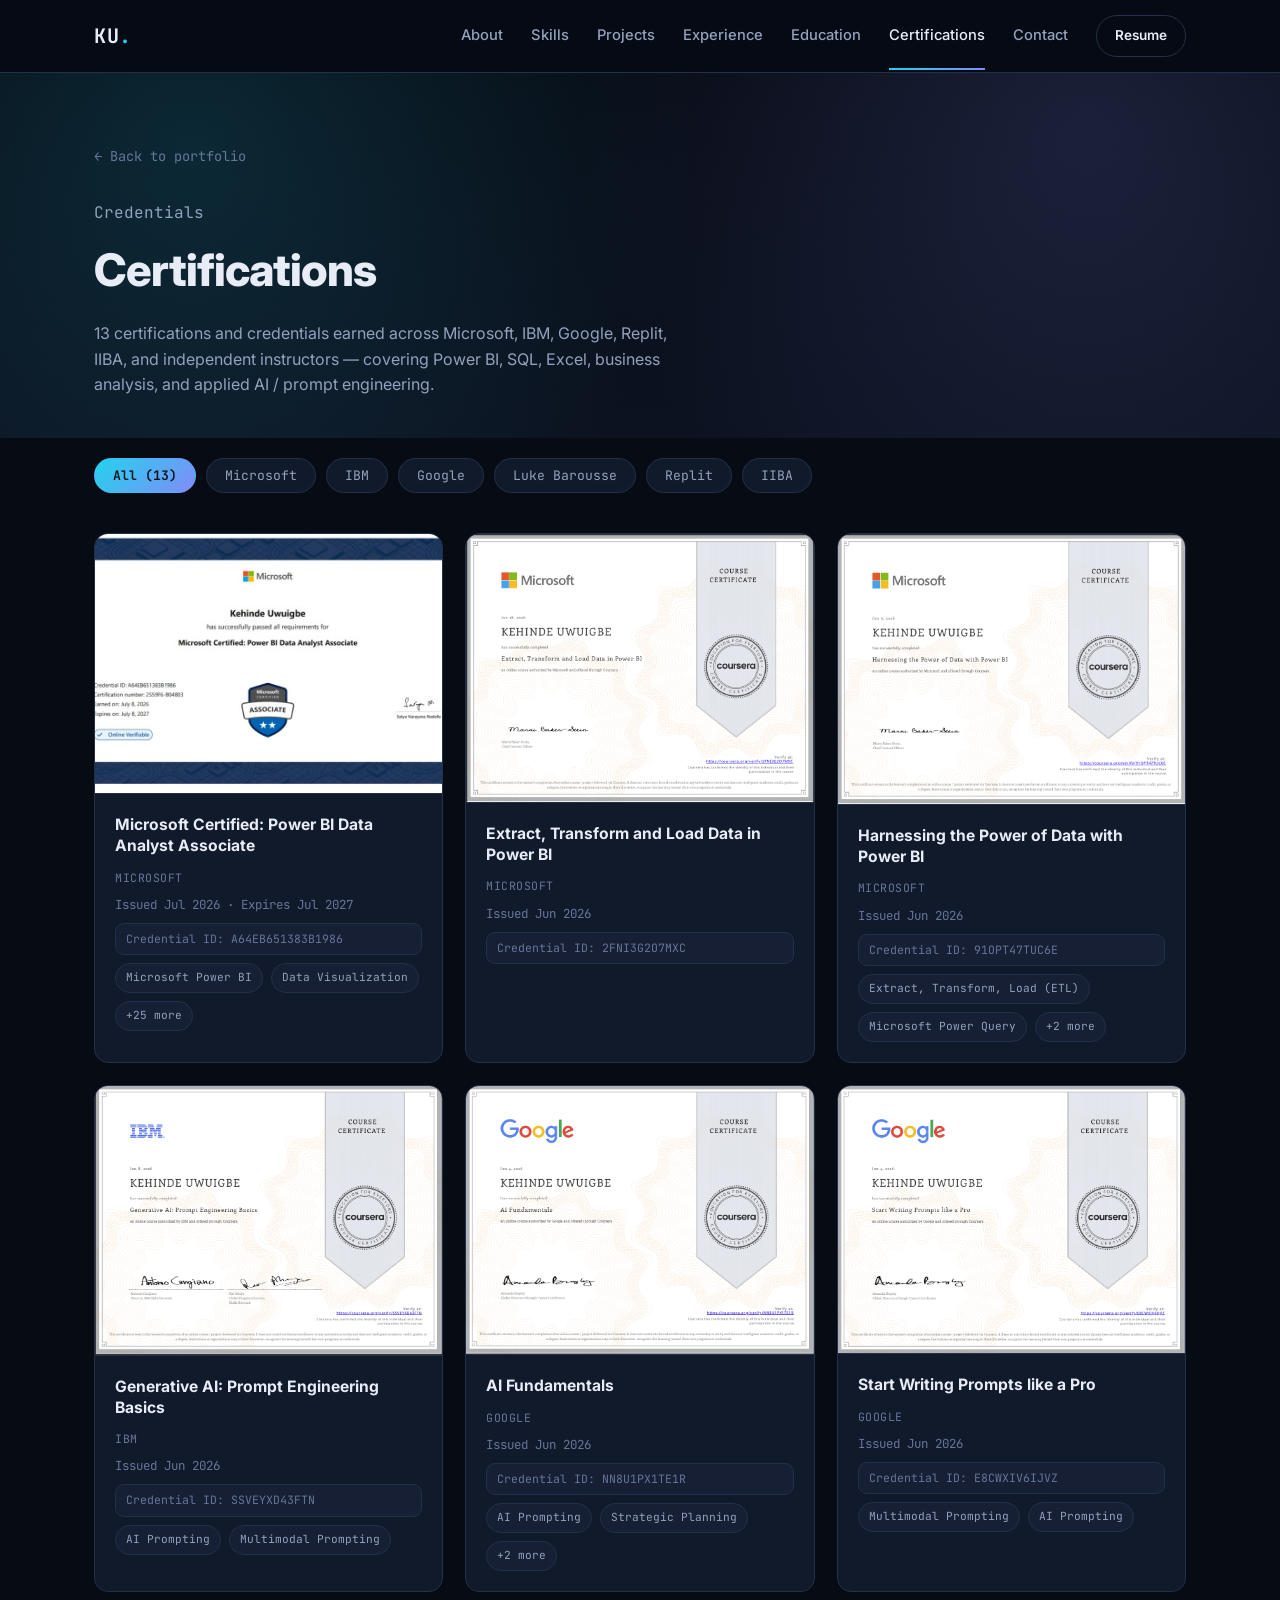
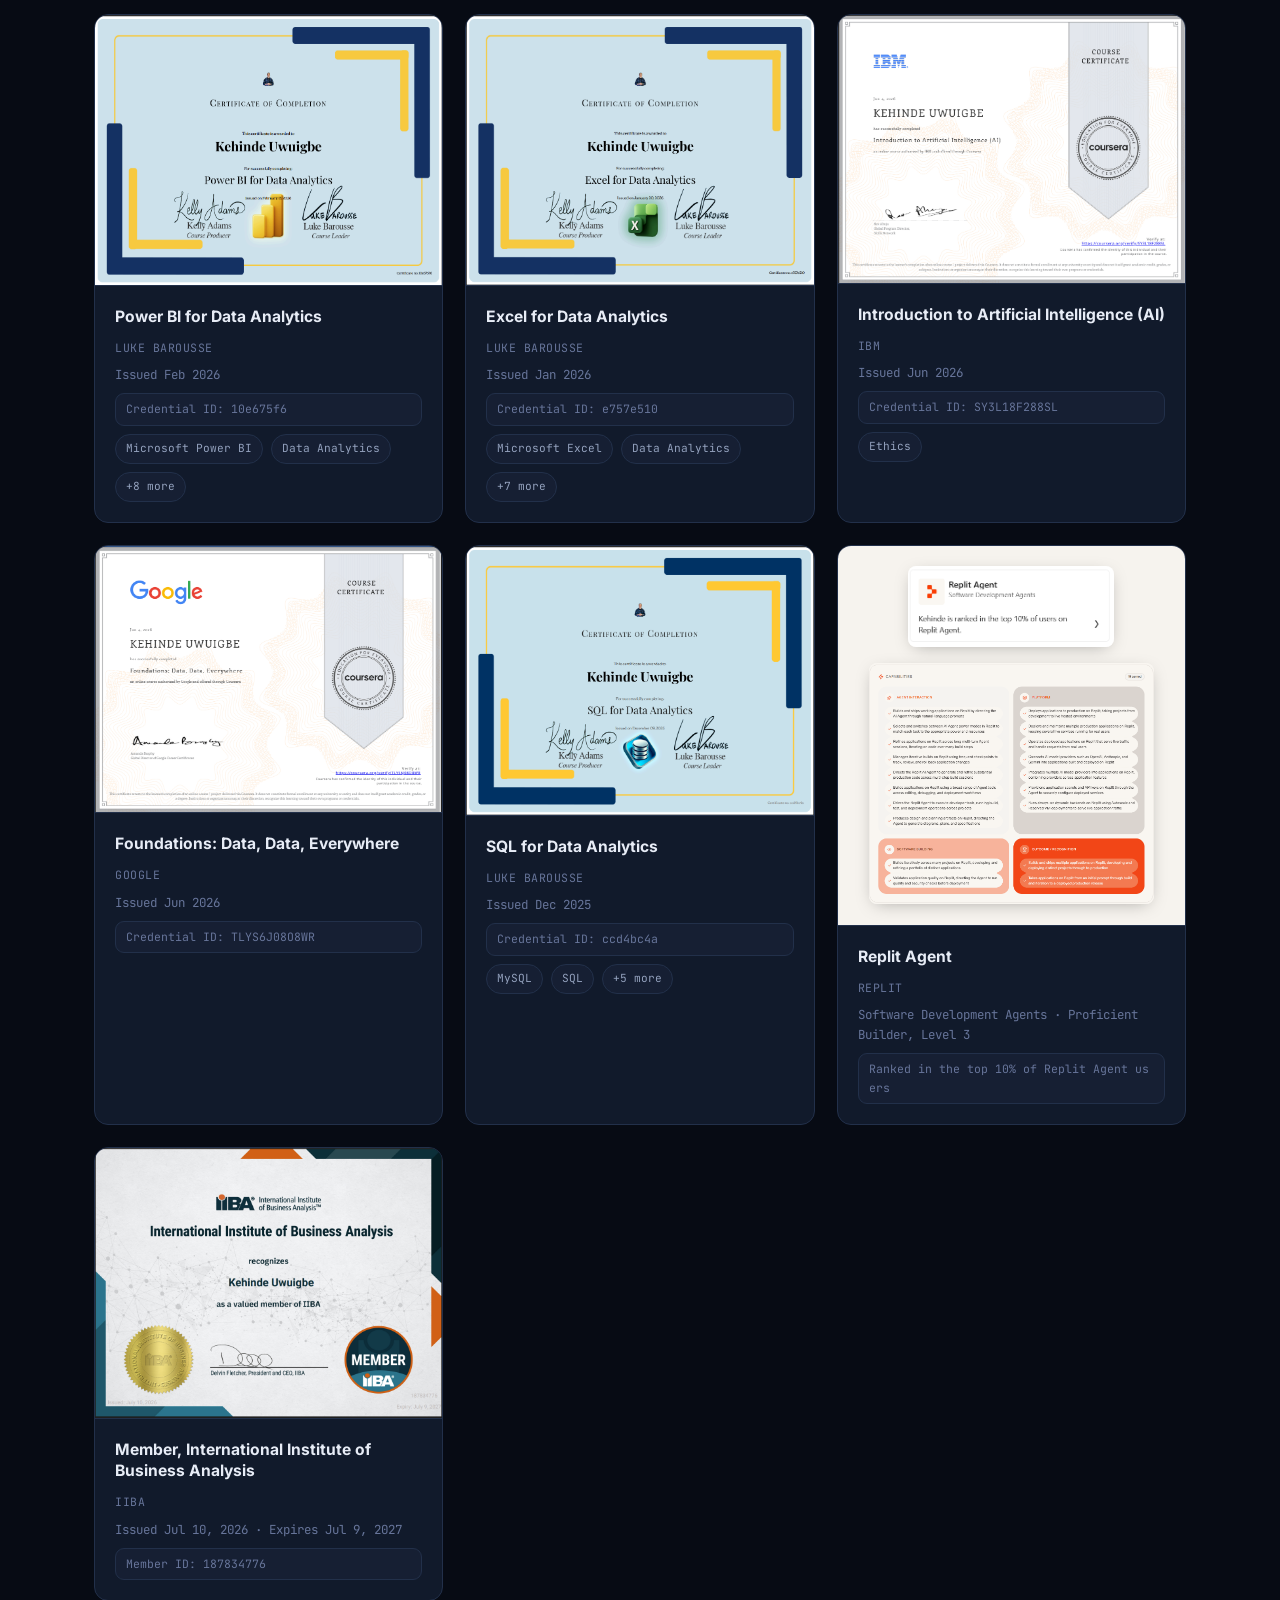
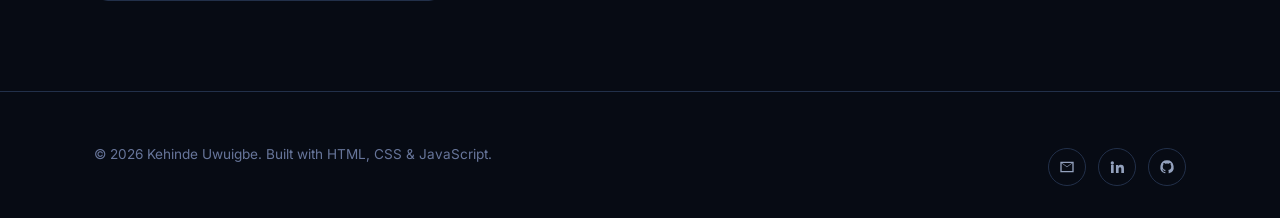
==== commit 6497abd8: "Fix IIBA certificate filename reference Rename to match the naming convention used by other certific" ====
--- a/certifications.html
+++ b/certifications.html
@@ -246,7 +246,7 @@
 
         <div class="cert-card-full" data-issuer="IIBA">
           <div class="cert-thumb-full">
-            <img src="assets/certifications/iiba-member.jpg" alt="IIBA Member certificate" loading="lazy" onerror="this.style.display='none'; this.nextElementSibling.style.display='flex';">
+            <img src="assets/certifications/iiba-member.png" alt="IIBA Member certificate" loading="lazy" onerror="this.style.display='none'; this.nextElementSibling.style.display='flex';">
             <div class="thumb-fallback">IIBA</div>
           </div>
           <div class="cert-body">
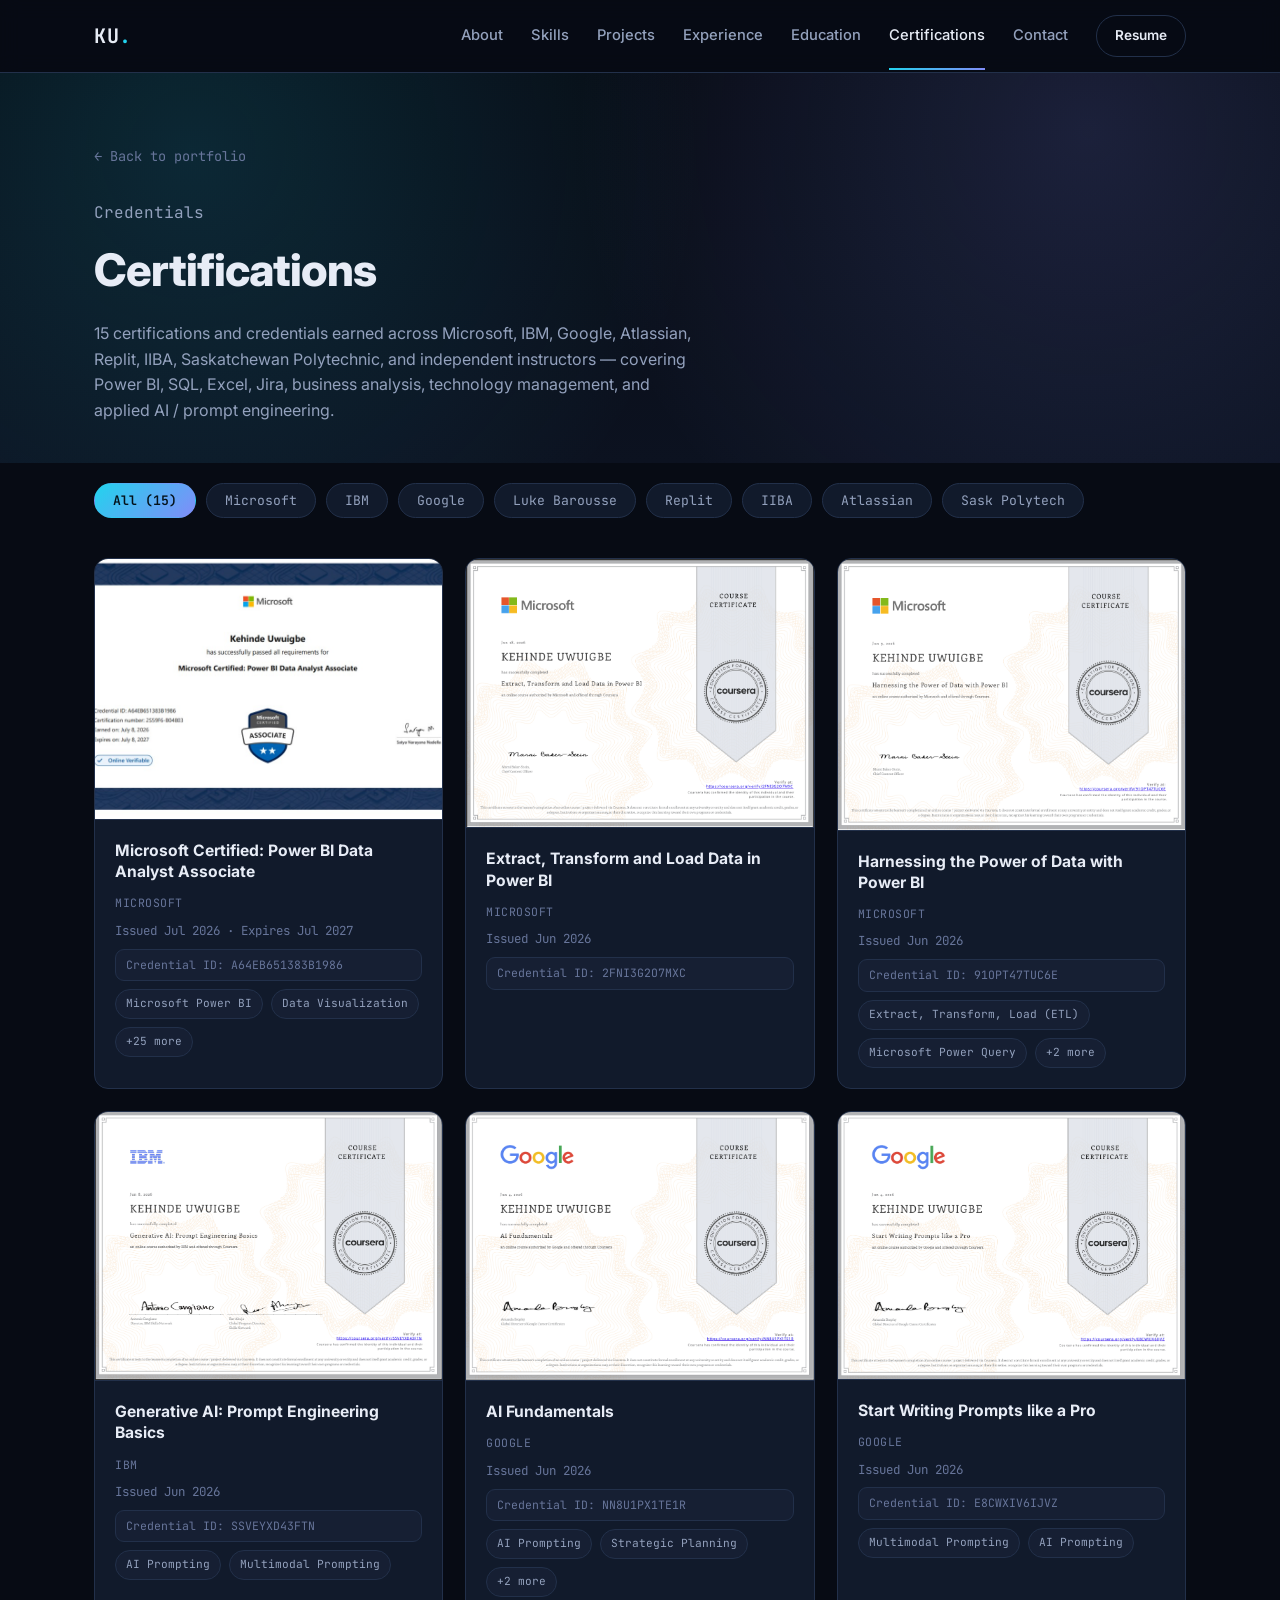
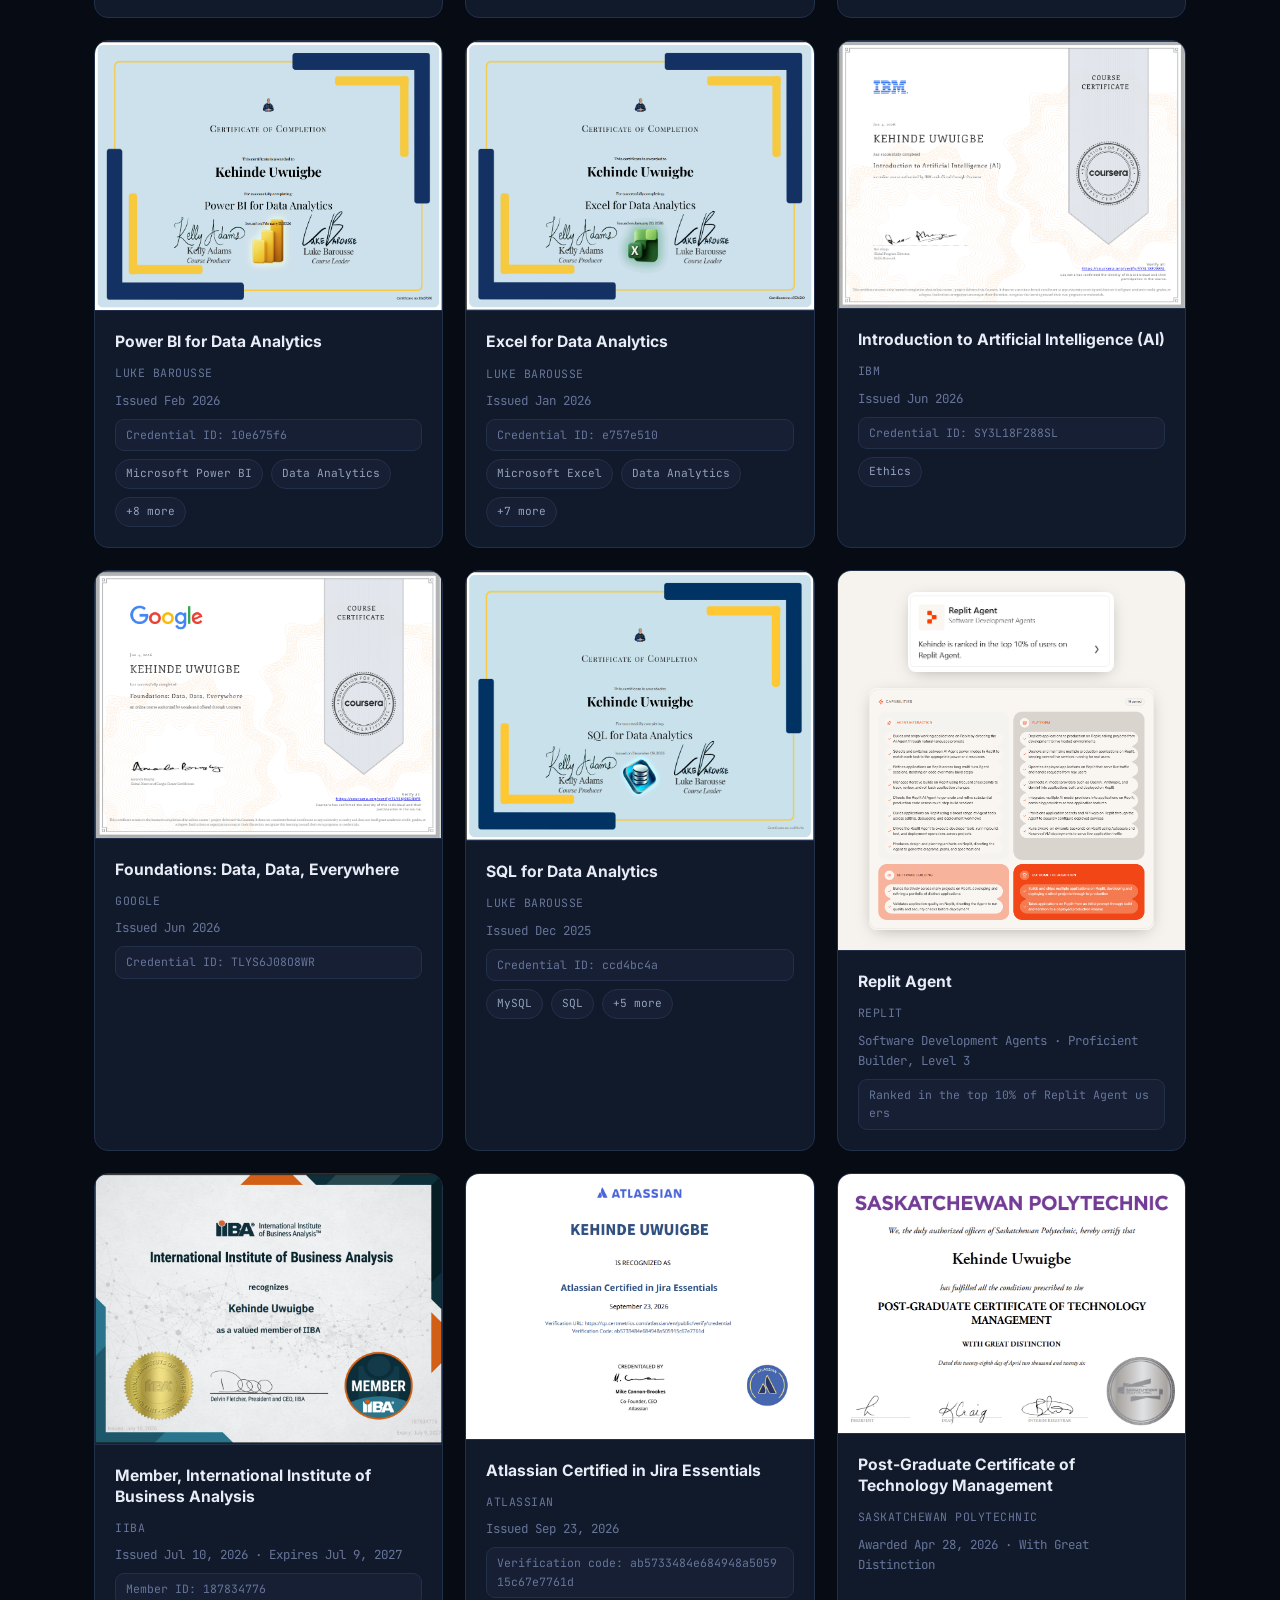
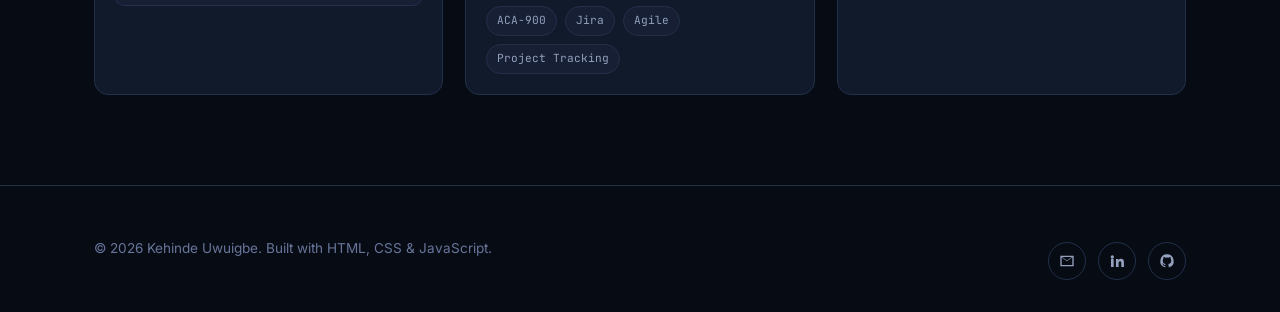
==== commit a42b1732: "Add Jira Essentials and Technology Management certificates Add Atlassian Jira Essentials and the Sas" ====
--- a/certifications.html
+++ b/certifications.html
@@ -41,7 +41,7 @@
       <a href="index.html" class="back-link">&larr; Back to portfolio</a>
       <p class="eyebrow">Credentials</p>
       <h1>Certifications</h1>
-      <p>13 certifications and credentials earned across Microsoft, IBM, Google, Replit, IIBA, and independent instructors &mdash; covering Power BI, SQL, Excel, business analysis, and applied AI / prompt engineering.</p>
+      <p>15 certifications and credentials earned across Microsoft, IBM, Google, Atlassian, Replit, IIBA, Saskatchewan Polytechnic, and independent instructors &mdash; covering Power BI, SQL, Excel, Jira, business analysis, technology management, and applied AI / prompt engineering.</p>
     </div>
   </section>
 
@@ -49,13 +49,15 @@
     <div class="container">
 
       <div class="cert-filter" id="certFilter">
-        <button class="filter-btn active" data-filter="all">All (13)</button>
+        <button class="filter-btn active" data-filter="all">All (15)</button>
         <button class="filter-btn" data-filter="Microsoft">Microsoft</button>
         <button class="filter-btn" data-filter="IBM">IBM</button>
         <button class="filter-btn" data-filter="Google">Google</button>
         <button class="filter-btn" data-filter="Luke Barousse">Luke Barousse</button>
         <button class="filter-btn" data-filter="Replit">Replit</button>
         <button class="filter-btn" data-filter="IIBA">IIBA</button>
+        <button class="filter-btn" data-filter="Atlassian">Atlassian</button>
+        <button class="filter-btn" data-filter="Sask Polytech">Sask Polytech</button>
       </div>
 
       <div class="cert-grid" id="certGrid">
@@ -254,6 +256,34 @@
             <span class="cert-issuer-tag">IIBA</span>
             <p class="cert-dates">Issued Jul 10, 2026 &middot; Expires Jul 9, 2027</p>
             <span class="cert-id">Member ID: 187834776</span>
+          </div>
+        </div>
+
+        <div class="cert-card-full" data-issuer="Atlassian">
+          <div class="cert-thumb-full">
+            <img src="assets/certifications/jira-essentials-aca-900.png" alt="Jira Essentials (ACA-900) certificate" loading="lazy" onerror="this.style.display='none'; this.nextElementSibling.style.display='flex';">
+            <div class="thumb-fallback">Jira</div>
+          </div>
+          <div class="cert-body">
+            <h3>Atlassian Certified in Jira Essentials</h3>
+            <span class="cert-issuer-tag">Atlassian</span>
+            <p class="cert-dates">Issued Sep 23, 2026</p>
+            <span class="cert-id">Verification code: ab5733484e684948a505915c67e7761d</span>
+            <div class="chip-row">
+              <span class="chip">ACA-900</span><span class="chip">Jira</span><span class="chip">Agile</span><span class="chip">Project Tracking</span>
+            </div>
+          </div>
+        </div>
+
+        <div class="cert-card-full" data-issuer="Sask Polytech">
+          <div class="cert-thumb-full">
+            <img src="assets/certifications/sask-polytech-technology-management.png" alt="Post-Graduate Certificate of Technology Management from Saskatchewan Polytechnic" loading="lazy" onerror="this.style.display='none'; this.nextElementSibling.style.display='flex';">
+            <div class="thumb-fallback">SP</div>
+          </div>
+          <div class="cert-body">
+            <h3>Post-Graduate Certificate of Technology Management</h3>
+            <span class="cert-issuer-tag">Saskatchewan Polytechnic</span>
+            <p class="cert-dates">Awarded Apr 28, 2026 &middot; With Great Distinction</p>
           </div>
         </div>
 
--- a/css/style.css
+++ b/css/style.css
@@ -373,17 +373,27 @@
 }
 .project-link{
   font-family:var(--font-mono);
-  font-size:.78rem;
-  color:var(--accent);
-  border:1px solid var(--border);
-  padding:6px 12px;
+  font-size:.8rem;
+  font-weight:700;
+  color:#04121a;
+  background:var(--accent-grad);
+  border:1px solid transparent;
+  padding:9px 16px;
   border-radius:999px;
   display:inline-flex;
   align-items:center;
   gap:6px;
-  transition:.15s;
-}
-.project-link:hover{border-color:var(--accent);background:var(--surface-2);}
+  transition:transform .2s ease, box-shadow .2s ease;
+  animation:project-link-glow 2.6s ease-in-out infinite;
+}
+.project-link:hover{
+  transform:translateY(-2px) scale(1.03);
+  box-shadow:0 10px 32px -4px rgba(34,211,238,.85);
+}
+@keyframes project-link-glow{
+  0%,100%{box-shadow:0 0 0 0 rgba(34,211,238,.35), 0 8px 20px -8px rgba(34,211,238,.5);}
+  50%{box-shadow:0 0 0 6px rgba(34,211,238,0), 0 8px 26px -4px rgba(34,211,238,.85);}
+}
 
 /* ---------- Certifications ---------- */
 .cert-row{display:flex;flex-wrap:wrap;gap:20px;}
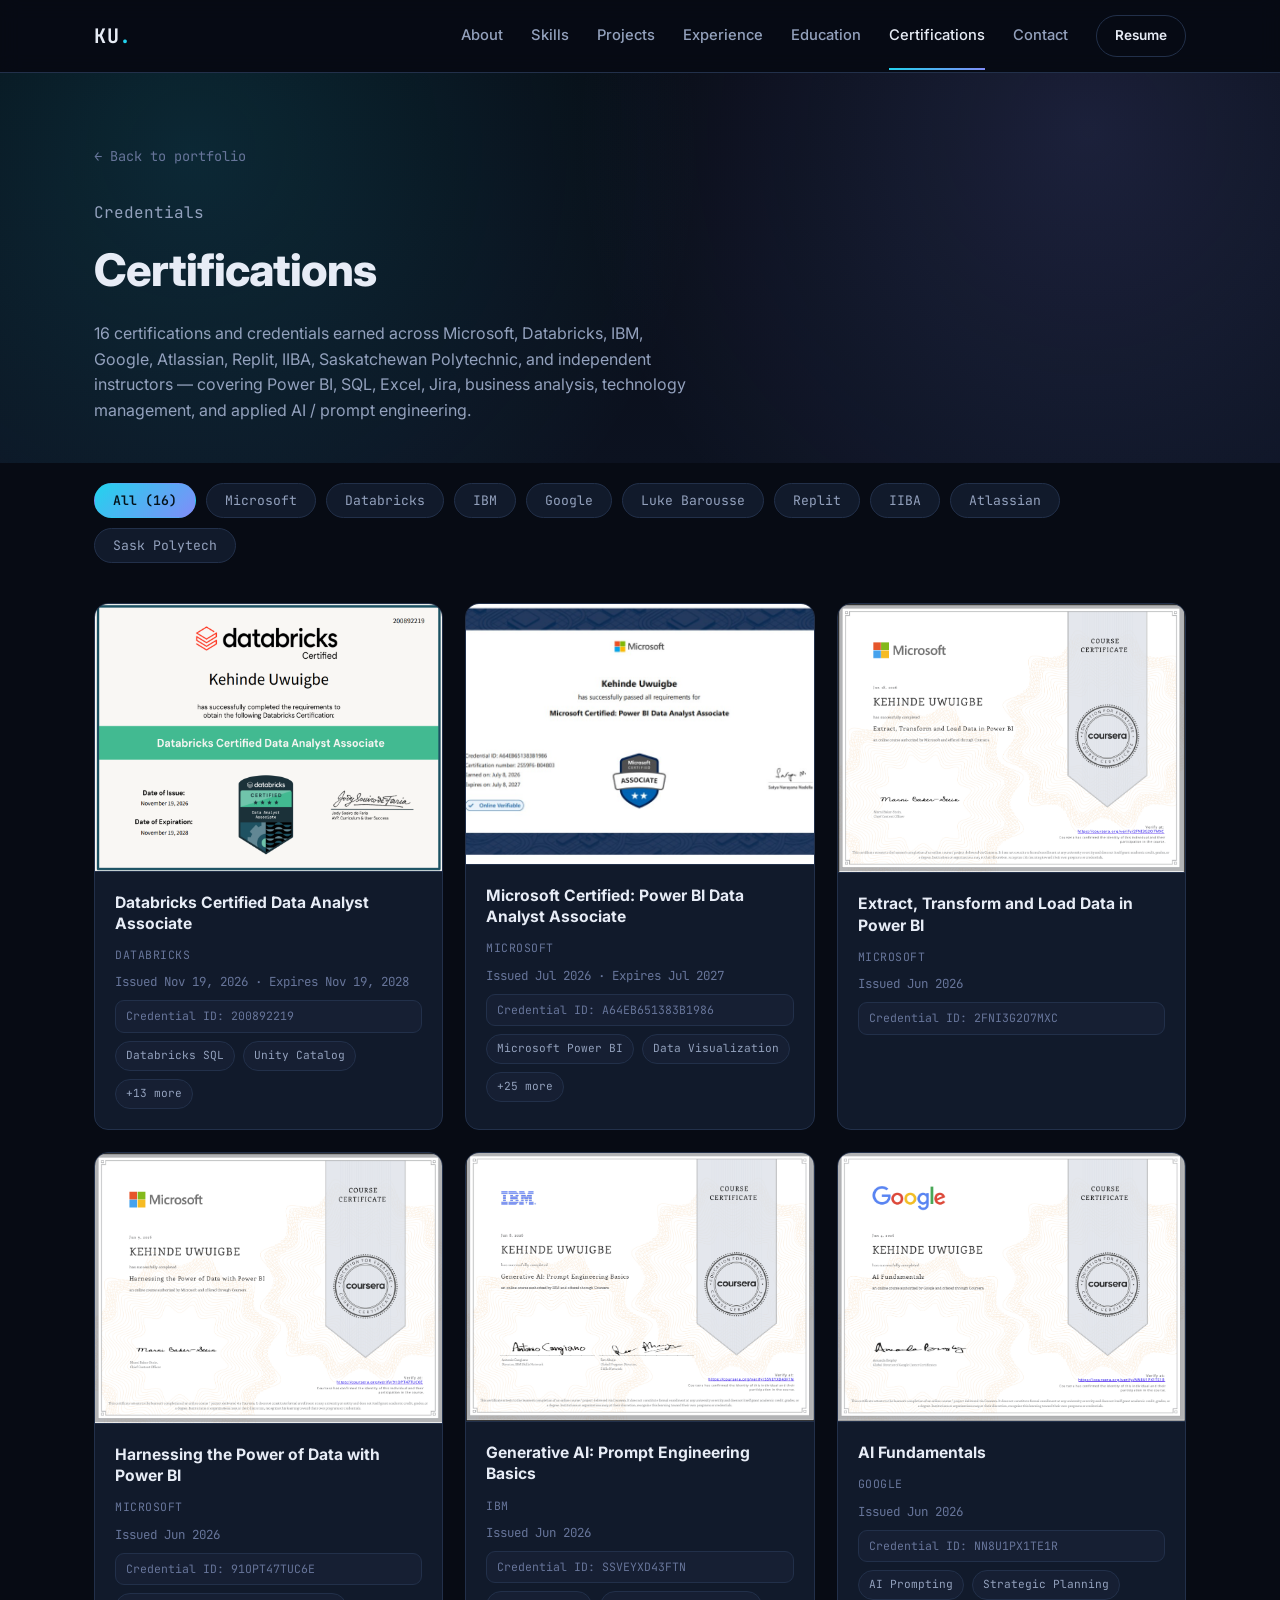
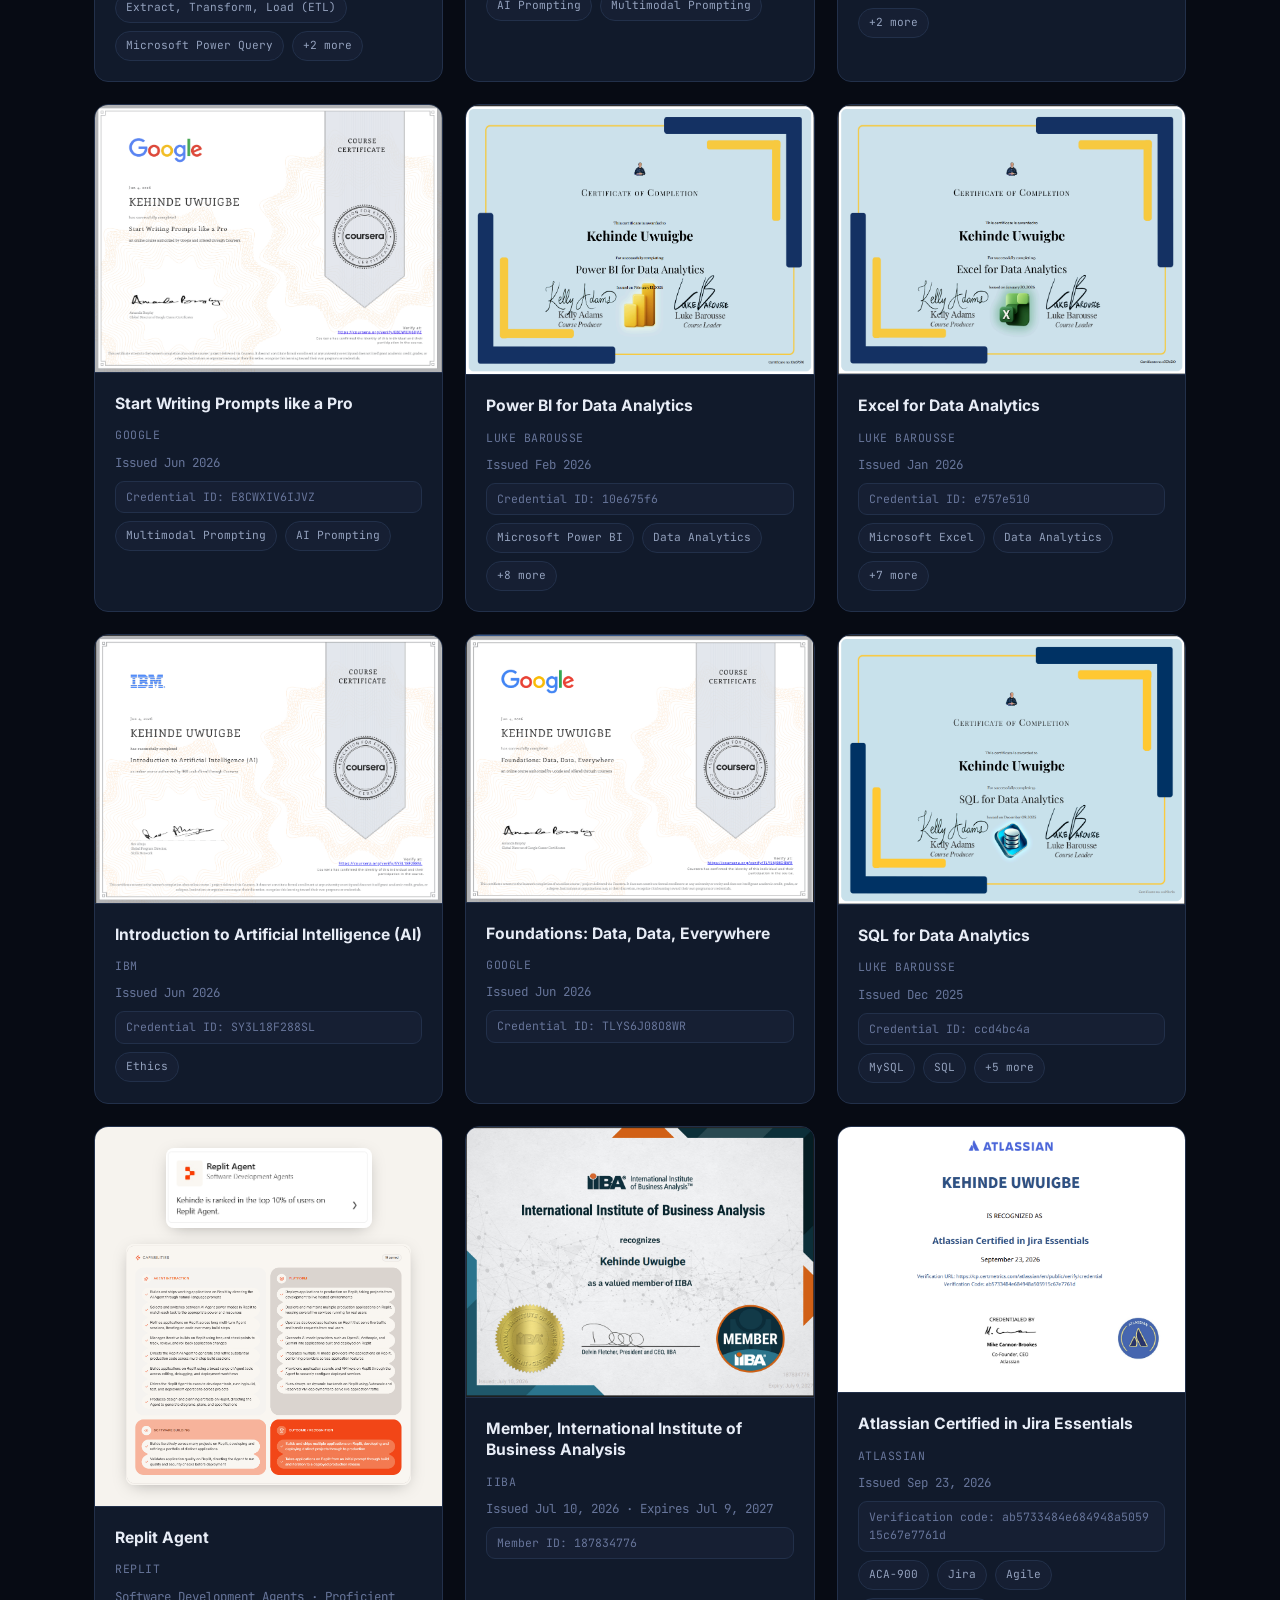
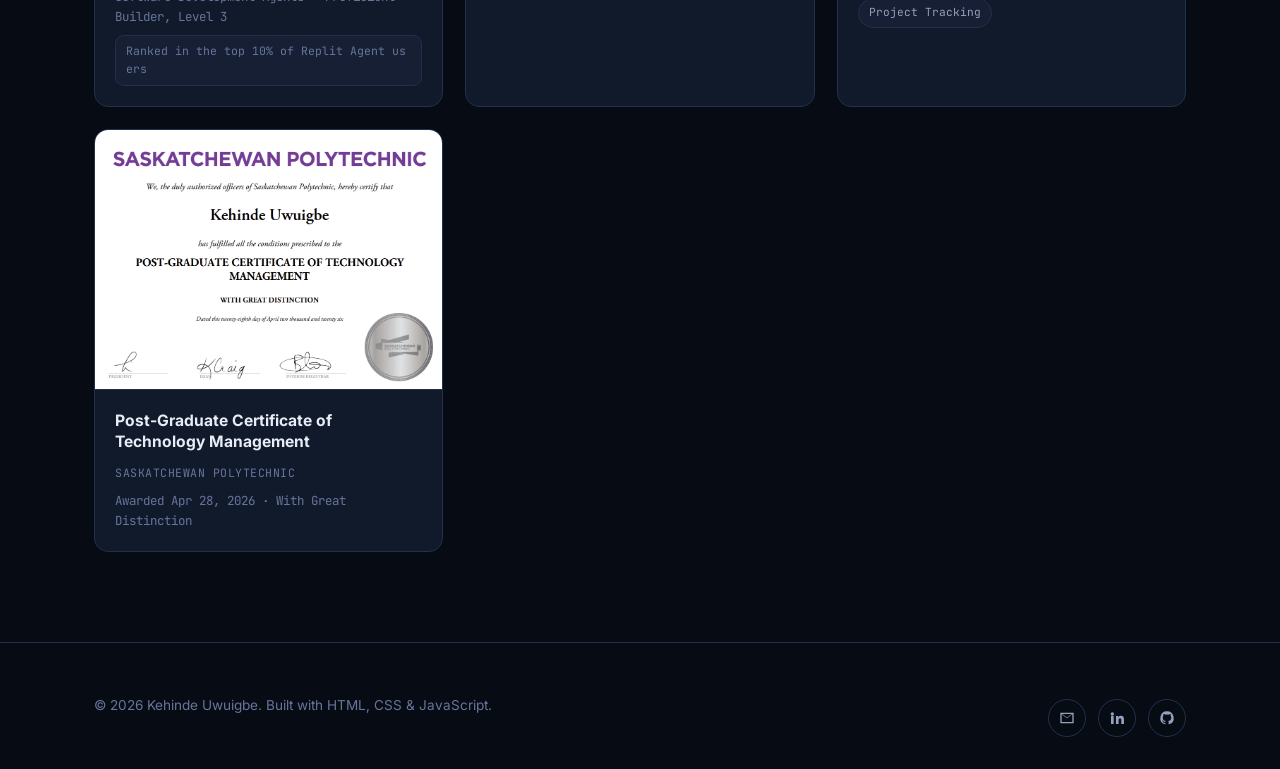
==== commit bbe1949c: "Add Databricks Certified Data Analyst Associate credential Co-Authored-By: Claude Sonnet 5 <noreply@" ====
--- a/certifications.html
+++ b/certifications.html
@@ -4,7 +4,7 @@
 <meta charset="UTF-8">
 <meta name="viewport" content="width=device-width, initial-scale=1.0">
 <title>Certifications — Kehinde Uwuigbe</title>
-<meta name="description" content="Certifications earned by Kehinde Uwuigbe — Microsoft, IBM, Google, and independent instructor credentials in Power BI, SQL, Excel, and applied AI.">
+<meta name="description" content="Certifications earned by Kehinde Uwuigbe — Microsoft, Databricks, IBM, Google, and independent instructor credentials in Power BI, SQL, Excel, and applied AI.">
 <link rel="preconnect" href="https://fonts.googleapis.com">
 <link rel="preconnect" href="https://fonts.gstatic.com" crossorigin>
 <link href="https://fonts.googleapis.com/css2?family=Inter:wght@400;500;600;700;800&family=JetBrains+Mono:wght@400;500;600&display=swap" rel="stylesheet">
@@ -41,7 +41,7 @@
       <a href="index.html" class="back-link">&larr; Back to portfolio</a>
       <p class="eyebrow">Credentials</p>
       <h1>Certifications</h1>
-      <p>15 certifications and credentials earned across Microsoft, IBM, Google, Atlassian, Replit, IIBA, Saskatchewan Polytechnic, and independent instructors &mdash; covering Power BI, SQL, Excel, Jira, business analysis, technology management, and applied AI / prompt engineering.</p>
+      <p>16 certifications and credentials earned across Microsoft, Databricks, IBM, Google, Atlassian, Replit, IIBA, Saskatchewan Polytechnic, and independent instructors &mdash; covering Power BI, SQL, Excel, Jira, business analysis, technology management, and applied AI / prompt engineering.</p>
     </div>
   </section>
 
@@ -49,8 +49,9 @@
     <div class="container">
 
       <div class="cert-filter" id="certFilter">
-        <button class="filter-btn active" data-filter="all">All (15)</button>
+        <button class="filter-btn active" data-filter="all">All (16)</button>
         <button class="filter-btn" data-filter="Microsoft">Microsoft</button>
+        <button class="filter-btn" data-filter="Databricks">Databricks</button>
         <button class="filter-btn" data-filter="IBM">IBM</button>
         <button class="filter-btn" data-filter="Google">Google</button>
         <button class="filter-btn" data-filter="Luke Barousse">Luke Barousse</button>
@@ -61,6 +62,22 @@
       </div>
 
       <div class="cert-grid" id="certGrid">
+
+        <div class="cert-card-full" data-issuer="Databricks">
+          <div class="cert-thumb-full">
+            <img src="assets/certifications/databricks-data-analyst-associate.png" alt="Databricks Certified Data Analyst Associate certificate" loading="lazy" onerror="this.style.display='none'; this.nextElementSibling.style.display='flex';">
+            <div class="thumb-fallback">DB</div>
+          </div>
+          <div class="cert-body">
+            <h3>Databricks Certified Data Analyst Associate</h3>
+            <span class="cert-issuer-tag">Databricks</span>
+            <p class="cert-dates">Issued Nov 19, 2026 &middot; Expires Nov 19, 2028</p>
+            <span class="cert-id">Credential ID: 200892219</span>
+            <div class="chip-row">
+              <span class="chip">Databricks SQL</span><span class="chip">Unity Catalog</span><span class="chip">+13 more</span>
+            </div>
+          </div>
+        </div>
 
         <div class="cert-card-full" data-issuer="Microsoft">
           <div class="cert-thumb-full">
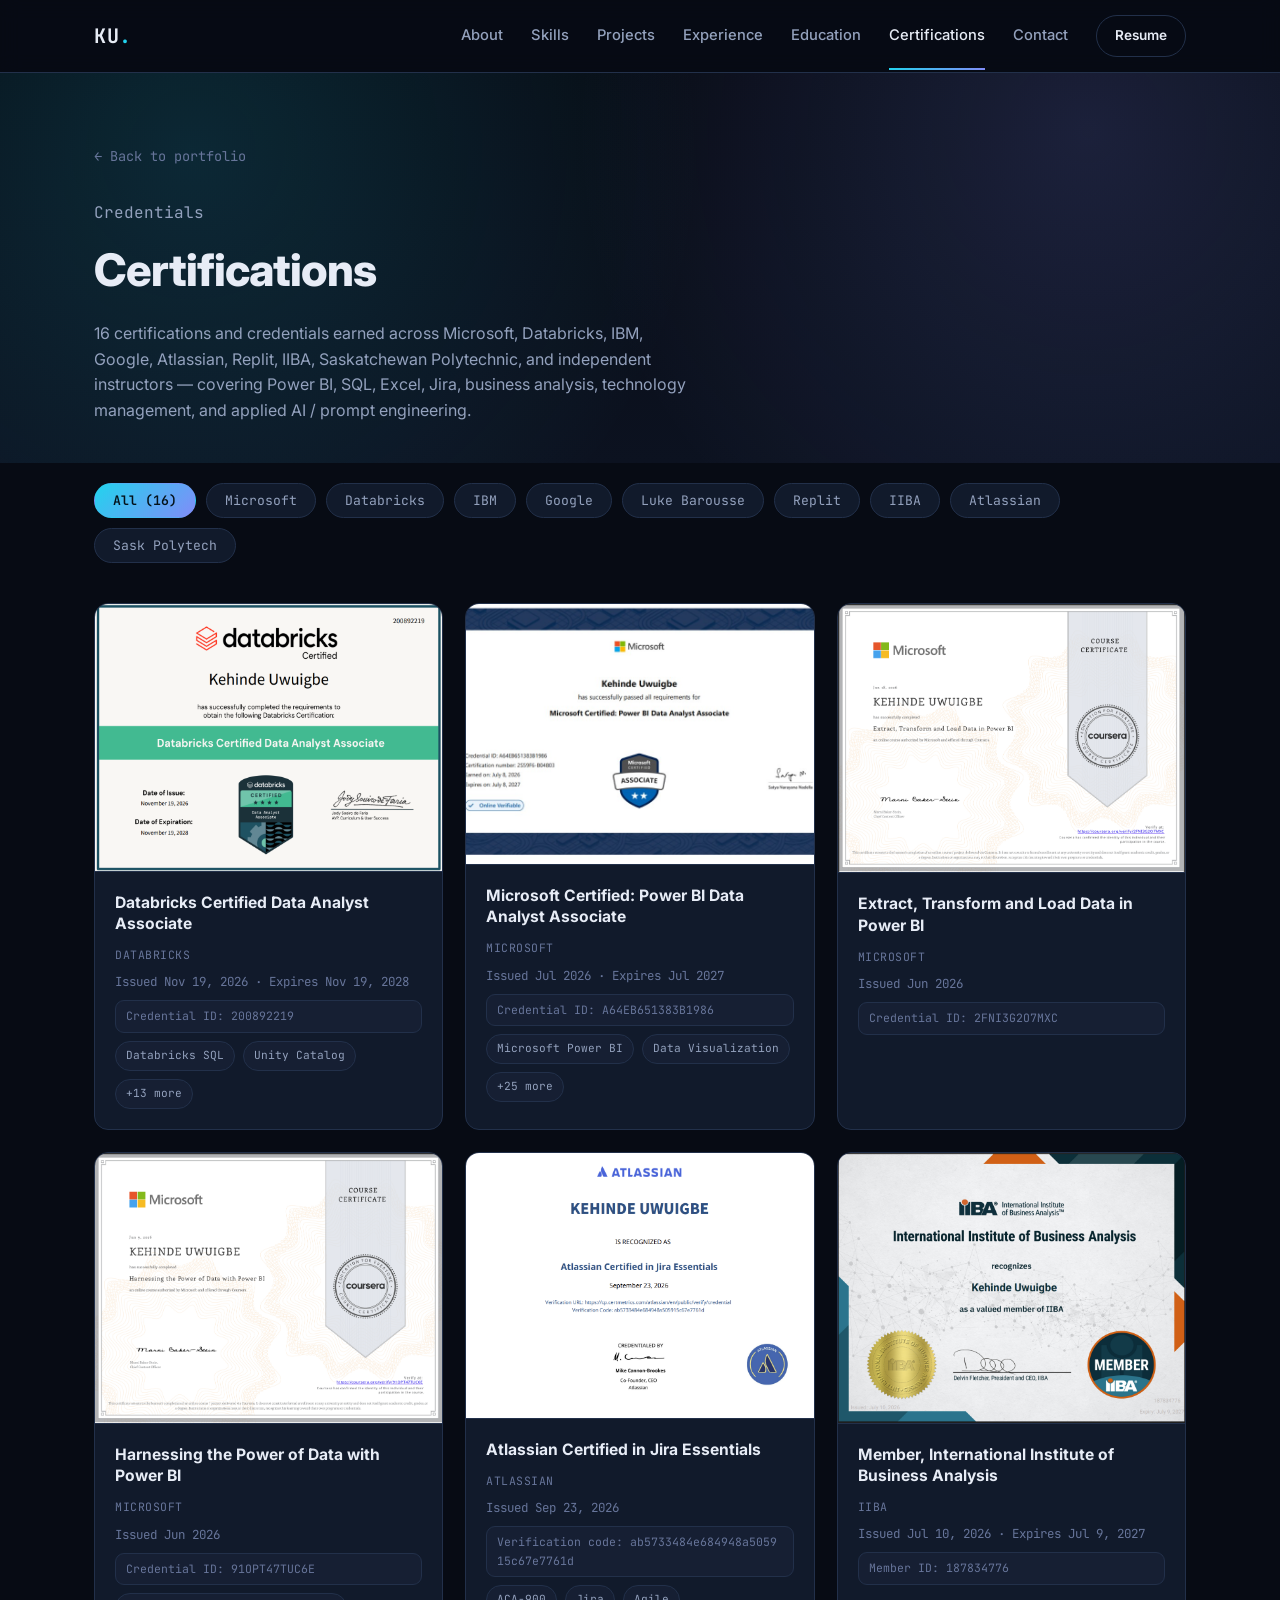
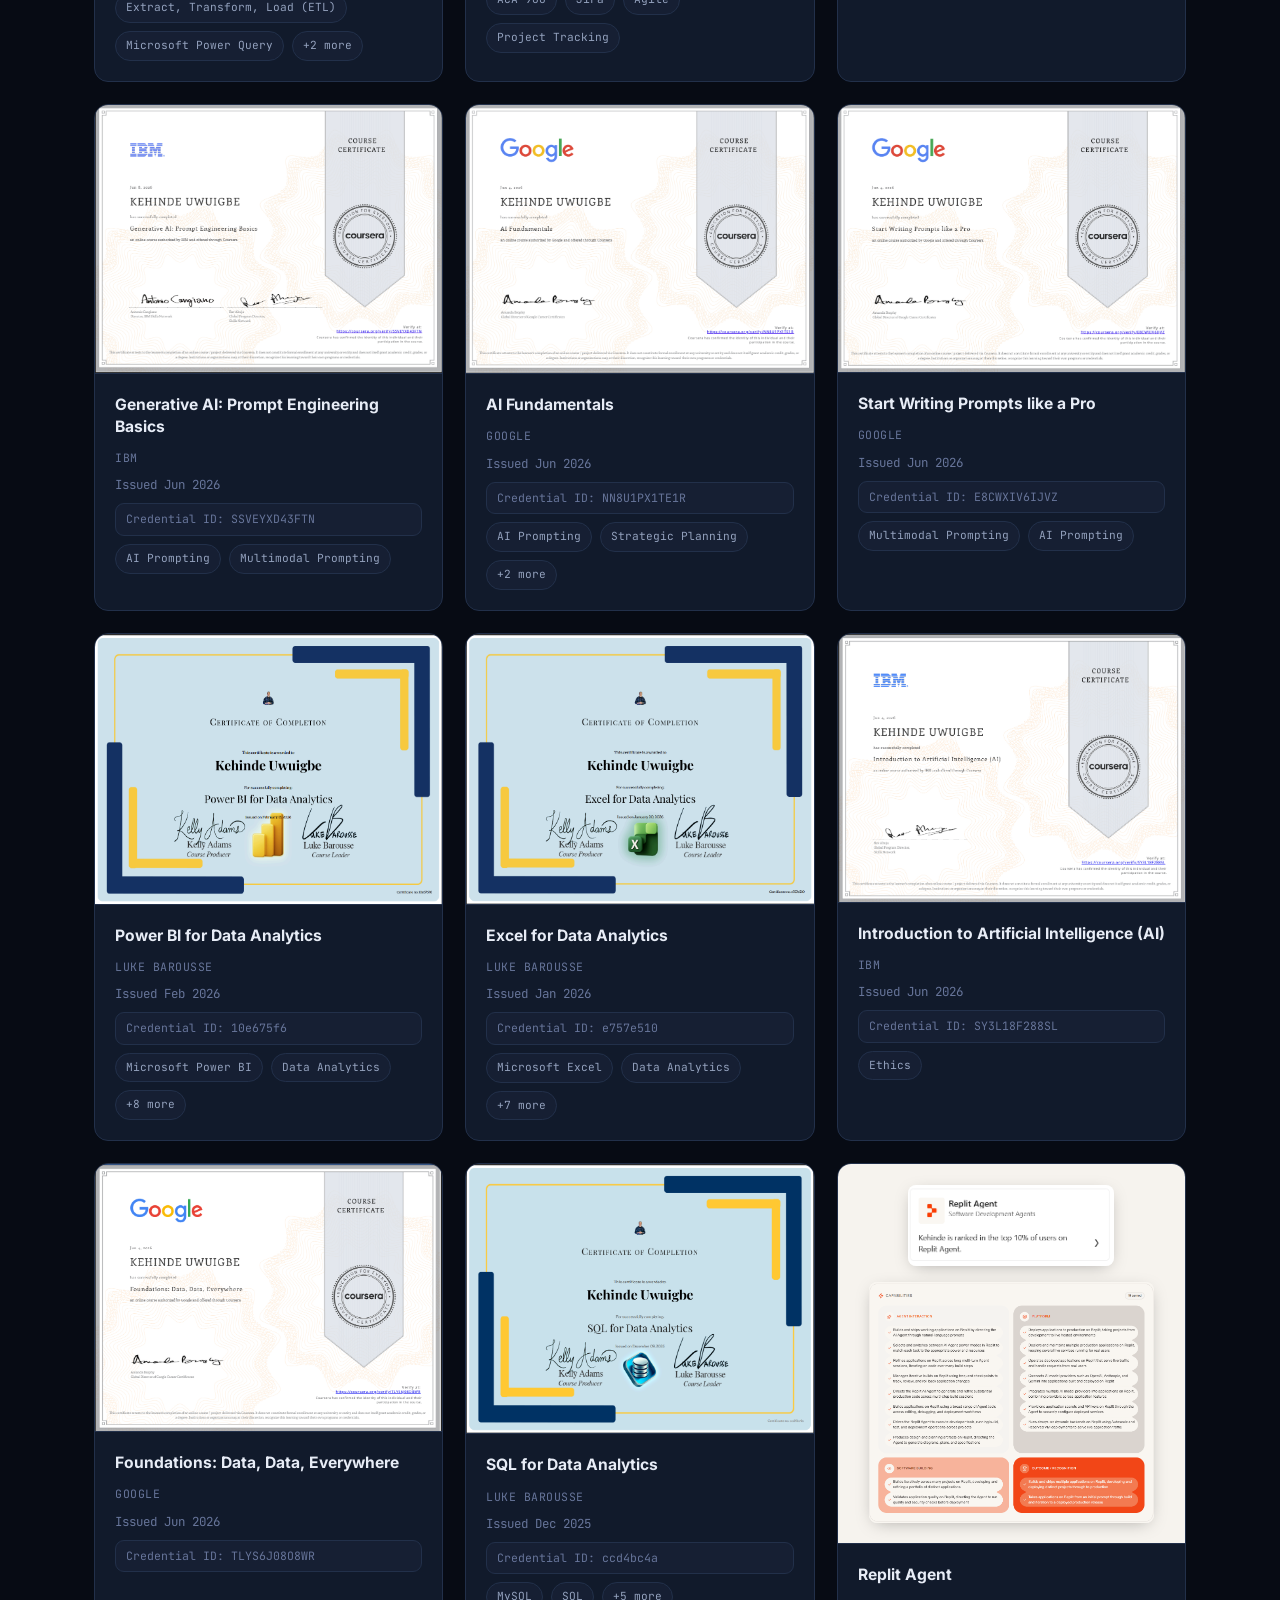
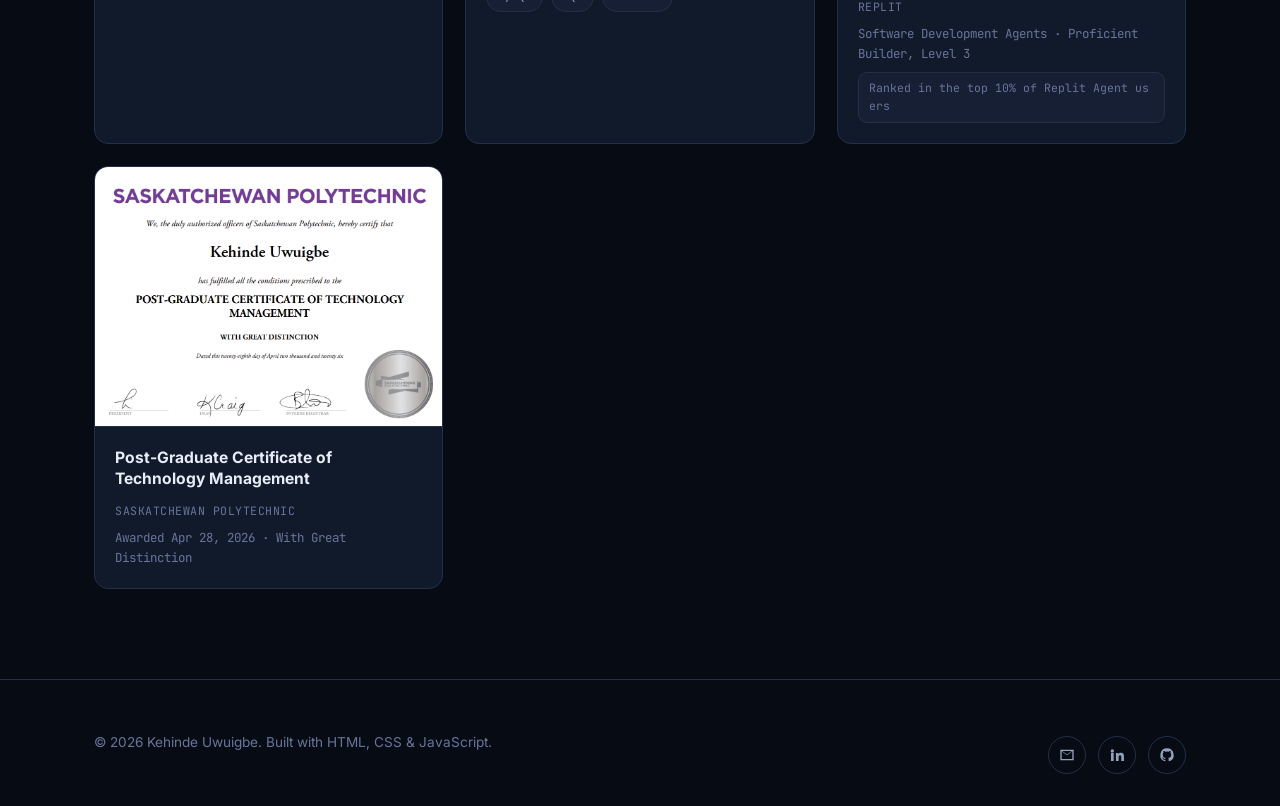
==== commit ba4eedb7: "Reorder certifications: Databricks, Microsoft, Atlassian, IIBA first Co-Authored-By: Claude Sonnet 5" ====
--- a/certifications.html
+++ b/certifications.html
@@ -124,6 +124,35 @@
           </div>
         </div>
 
+        <div class="cert-card-full" data-issuer="Atlassian">
+          <div class="cert-thumb-full">
+            <img src="assets/certifications/jira-essentials-aca-900.png" alt="Jira Essentials (ACA-900) certificate" loading="lazy" onerror="this.style.display='none'; this.nextElementSibling.style.display='flex';">
+            <div class="thumb-fallback">Jira</div>
+          </div>
+          <div class="cert-body">
+            <h3>Atlassian Certified in Jira Essentials</h3>
+            <span class="cert-issuer-tag">Atlassian</span>
+            <p class="cert-dates">Issued Sep 23, 2026</p>
+            <span class="cert-id">Verification code: ab5733484e684948a505915c67e7761d</span>
+            <div class="chip-row">
+              <span class="chip">ACA-900</span><span class="chip">Jira</span><span class="chip">Agile</span><span class="chip">Project Tracking</span>
+            </div>
+          </div>
+        </div>
+
+        <div class="cert-card-full" data-issuer="IIBA">
+          <div class="cert-thumb-full">
+            <img src="assets/certifications/iiba-member.png" alt="IIBA Member certificate" loading="lazy" onerror="this.style.display='none'; this.nextElementSibling.style.display='flex';">
+            <div class="thumb-fallback">IIBA</div>
+          </div>
+          <div class="cert-body">
+            <h3>Member, International Institute of Business Analysis</h3>
+            <span class="cert-issuer-tag">IIBA</span>
+            <p class="cert-dates">Issued Jul 10, 2026 &middot; Expires Jul 9, 2027</p>
+            <span class="cert-id">Member ID: 187834776</span>
+          </div>
+        </div>
+
         <div class="cert-card-full" data-issuer="IBM">
           <div class="cert-thumb-full">
             <img src="assets/certifications/ibm-genai-prompt-engineering.png" alt="Generative AI: Prompt Engineering Basics certificate" loading="lazy" onerror="this.style.display='none'; this.nextElementSibling.style.display='flex';">
@@ -260,35 +289,6 @@
             <span class="cert-issuer-tag">Replit</span>
             <p class="cert-dates">Software Development Agents &middot; Proficient Builder, Level 3</p>
             <span class="cert-id">Ranked in the top 10% of Replit Agent users</span>
-          </div>
-        </div>
-
-        <div class="cert-card-full" data-issuer="IIBA">
-          <div class="cert-thumb-full">
-            <img src="assets/certifications/iiba-member.png" alt="IIBA Member certificate" loading="lazy" onerror="this.style.display='none'; this.nextElementSibling.style.display='flex';">
-            <div class="thumb-fallback">IIBA</div>
-          </div>
-          <div class="cert-body">
-            <h3>Member, International Institute of Business Analysis</h3>
-            <span class="cert-issuer-tag">IIBA</span>
-            <p class="cert-dates">Issued Jul 10, 2026 &middot; Expires Jul 9, 2027</p>
-            <span class="cert-id">Member ID: 187834776</span>
-          </div>
-        </div>
-
-        <div class="cert-card-full" data-issuer="Atlassian">
-          <div class="cert-thumb-full">
-            <img src="assets/certifications/jira-essentials-aca-900.png" alt="Jira Essentials (ACA-900) certificate" loading="lazy" onerror="this.style.display='none'; this.nextElementSibling.style.display='flex';">
-            <div class="thumb-fallback">Jira</div>
-          </div>
-          <div class="cert-body">
-            <h3>Atlassian Certified in Jira Essentials</h3>
-            <span class="cert-issuer-tag">Atlassian</span>
-            <p class="cert-dates">Issued Sep 23, 2026</p>
-            <span class="cert-id">Verification code: ab5733484e684948a505915c67e7761d</span>
-            <div class="chip-row">
-              <span class="chip">ACA-900</span><span class="chip">Jira</span><span class="chip">Agile</span><span class="chip">Project Tracking</span>
-            </div>
           </div>
         </div>
 
